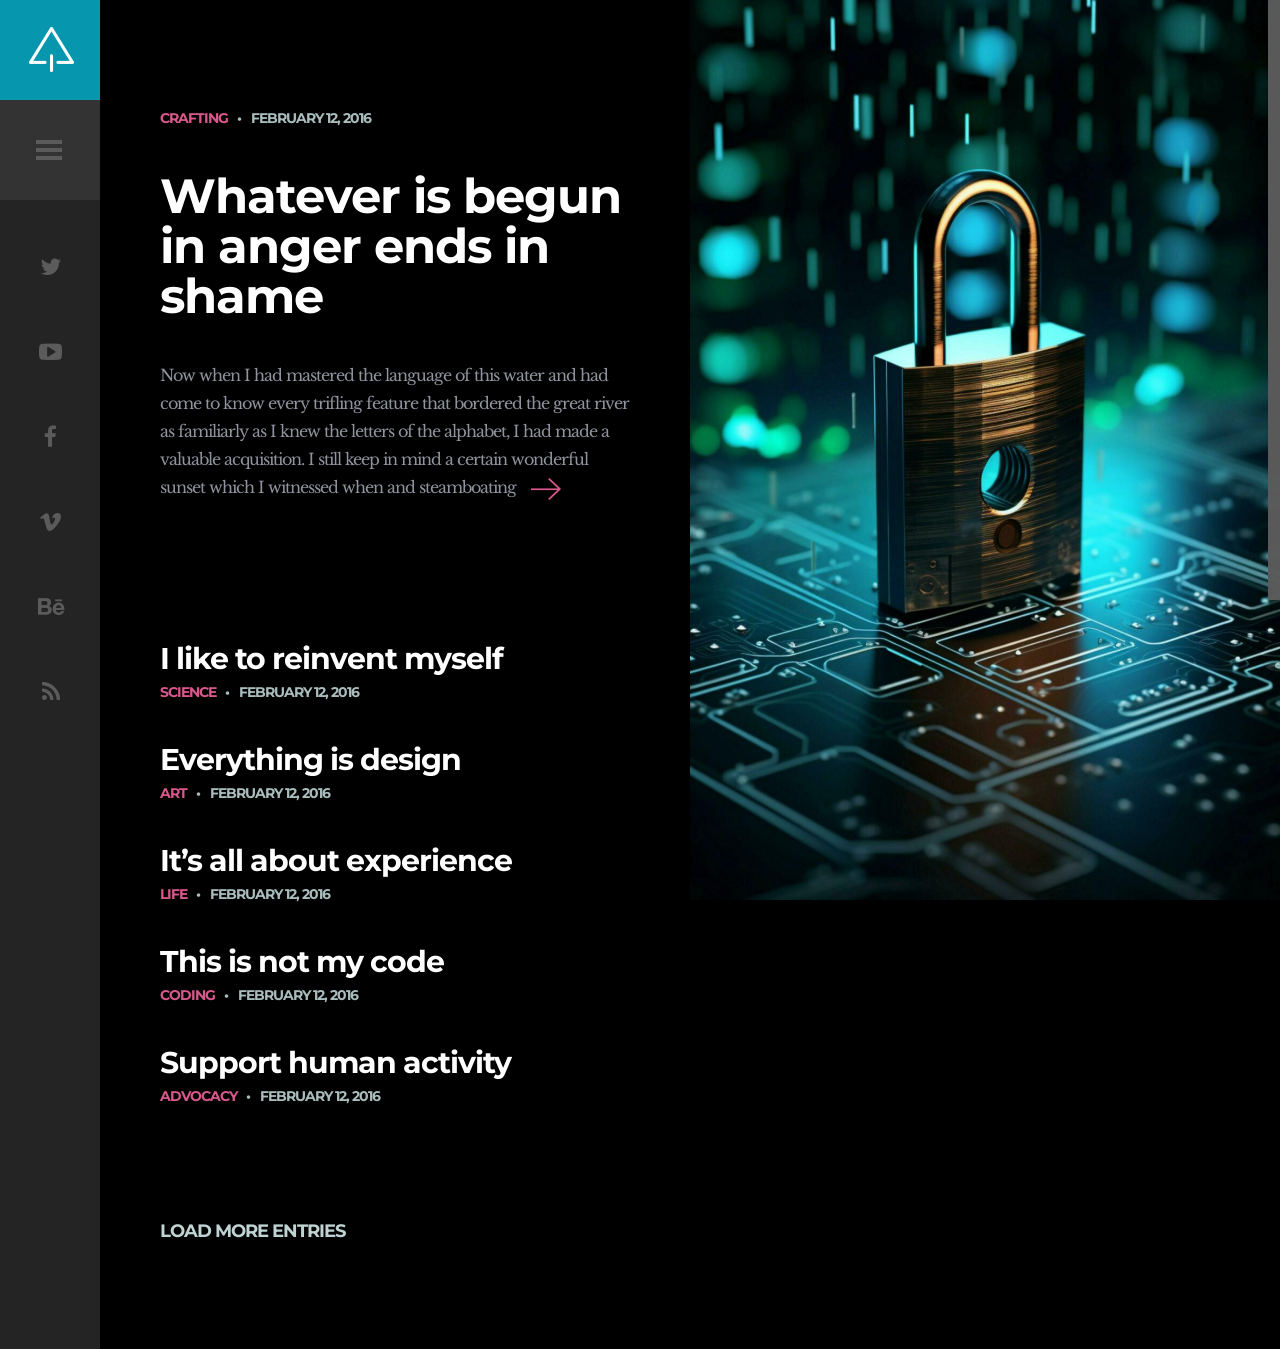
==== index.html @ 9e16797d "Update index.html" ====
<!DOCTYPE HTML>
<html lang="en-US">
    <head>
        <title>NothingButCyber</title>
        <meta http-equiv="Content-Type" content="text/html; charset=UTF-8">
        <meta name="description" content="Template by Colorlib" />
        <meta name="keywords" content="HTML, CSS, JavaScript, PHP" />
        <meta name="author" content="Colorlib" />
        <meta name="viewport" content="width=device-width, initial-scale=1, maximum-scale=1">

        <link rel="shortcut icon" href="images/favicon.png" />
        <link href='https://fonts.googleapis.com/css?family=Montserrat:400,700%7CLibre+Baskerville:400,400italic,700' rel='stylesheet' type='text/css'>
        <link rel="stylesheet" type="text/css"  href='css/clear.css' />
        <link rel="stylesheet" type="text/css"  href='css/common.css' />
        <link rel="stylesheet" type="text/css"  href='css/font-awesome.min.css' />
        <link rel="stylesheet" type="text/css"  href='css/carouFredSel.css' />
        <link rel="stylesheet" type="text/css"  href='css/sm-clean.css' />
        <link rel="stylesheet" type="text/css"  href='style.css' />

        <!--[if lt IE 9]>
                <script src="js/html5.js"></script>
        <![endif]-->

    </head>


    <body class="home blog">

        <!-- Preloader Gif -->
        <table class="doc-loader">
            <tbody>
                <tr>
                    <td>
                        <img src="images/ajax-document-loader.gif" alt="Loading...">
                    </td>
                </tr>
            </tbody>
        </table>

        <!-- Left Sidebar -->
        <div id="sidebar" class="sidebar">
            <div class="menu-left-part">
                <div class="search-holder">
                    <label>
                        <input type="search" class="search-field" placeholder="Type here to search..." value="" name="s" title="Search for:">
                    </label>
                </div>
                <div class="site-info-holder">
                    <h1 class="site-title">Suppablog</h1>
                    <p class="site-description">
                        Suppablog is simple and yet cool wordpress theme to lorem ipsum dolor sit.
                    </p>
                </div>
                <nav id="header-main-menu">
                    <ul class="main-menu sm sm-clean">
                        <li><a href="index.html" class="current">Home</a></li>
                        <li><a href="about.html">About</a></li>
                        <li><a href="scroll.html">Scroll</a></li>
                        <li><a href="contact.html">Contact</a></li>
                    </ul>
                </nav>
                <footer>
                    <div class="footer-info">
                        © 2018 SUPPABLOG HTML TEMPLATE. <br> CRAFTED WITH <i class="fa fa-heart"></i> BY <a href="https://colorlib.com">COLORLIB</a>.
                    </div>
                </footer>
            </div>
            <div class="menu-right-part">
                <div class="logo-holder">
                    <a href="index.html">
                        <img src="images/logo.png" alt="Suppablog WP">
                    </a>
                </div>
                <div class="toggle-holder">
                    <div id="toggle">
                        <div class="menu-line"></div>
                    </div>
                </div>
                <div class="social-holder">
                    <div class="social-list">
                        <a href="#"><i class="fa fa-twitter"></i></a>
                        <a href="#"><i class="fa fa-youtube-play"></i></a>
                        <a href="#"><i class="fa fa-facebook"></i></a>
                        <a href="#"><i class="fa fa-vimeo"></i></a>
                        <a href="#"><i class="fa fa-behance"></i></a>
                        <a href="#"><i class="fa fa-rss"></i></a>
                    </div>
                </div>
                <div class="fixed scroll-top"><i class="fa fa-caret-square-o-up" aria-hidden="true"></i></div>
            </div>
            <div class="clear"></div>
        </div>

        <!-- Home Content -->
        <div id="content" class="site-content">
            <div id="blog-wrapper">
                <div class="blog-holder center-relative">


                    <article id="post-1" class="blog-item-holder featured-post">
                        <div class="entry-content relative">
                            <div class="content-1170 center-relative">
                                <div class="cat-links">
                                    <ul>
                                        <li>
                                            <a href="#">Crafting</a>
                                        </li>
                                    </ul>
                                </div>
                                <div class="entry-date published">February 12, 2016</div>
                                <h2 class="entry-title">
                                    <a href="single.html">Whatever is begun in anger ends in shame</a>
                                </h2>
                                <div class="excerpt">
                                    Now when I had mastered the language of this water and had come to know every trifling feature that bordered the great river as familiarly as I knew the letters of the alphabet, I had made a valuable acquisition. I still keep in mind a certain wonderful sunset which I witnessed when and steamboating<a class="read-more" href="single.html"></a>
                                </div>
                                <div class="clear"></div>
                            </div>
                        </div>
                    </article>


                    <article id="post-2" class="blog-item-holder">
                        <div class="entry-content relative">
                            <div class="content-1170 center-relative">
                                <h2 class="entry-title">
                                    <a href="single.html">I like to reinvent myself</a>
                                </h2>
                                <div class="cat-links">
                                    <ul>
                                        <li>
                                            <a href="#">Science</a>
                                        </li>
                                    </ul>
                                </div>
                                <div class="entry-date published">February 12, 2016</div>
                                <div class="clear"></div>
                            </div>
                        </div>
                    </article>


                    <article id="post-3" class="blog-item-holder">
                        <div class="entry-content relative">
                            <div class="content-1170 center-relative">
                                <h2 class="entry-title">
                                    <a href="single.html">Everything is design</a>
                                </h2>
                                <div class="cat-links">
                                    <ul>
                                        <li>
                                            <a href="#">Art</a>
                                        </li>
                                    </ul>
                                </div>
                                <div class="entry-date published">February 12, 2016</div>
                                <div class="clear"></div>
                            </div>
                        </div>
                    </article>



                    <article id="post-4" class="blog-item-holder">
                        <div class="entry-content relative">
                            <div class="content-1170 center-relative">
                                <h2 class="entry-title">
                                    <a href="single.html">It’s all about experience</a>
                                </h2>
                                <div class="cat-links">
                                    <ul>
                                        <li>
                                            <a href="#">Life</a>
                                        </li>
                                    </ul>
                                </div>
                                <div class="entry-date published">February 12, 2016</div>
                                <div class="clear"></div>
                            </div>
                        </div>
                    </article>



                    <article id="post-5" class="blog-item-holder">
                        <div class="entry-content relative">
                            <div class="content-1170 center-relative">
                                <h2 class="entry-title">
                                    <a href="single.html">This is not my code</a>
                                </h2>
                                <div class="cat-links">
                                    <ul>
                                        <li>
                                            <a href="#">Coding</a>
                                        </li>
                                    </ul>
                                </div>
                                <div class="entry-date published">February 12, 2016</div>
                                <div class="clear"></div>
                            </div>
                        </div>
                    </article>



                    <article id="post-6" class="blog-item-holder">
                        <div class="entry-content relative">
                            <div class="content-1170 center-relative">
                                <h2 class="entry-title">
                                    <a href="single.html">Support human activity</a>
                                </h2>
                                <div class="cat-links">
                                    <ul>
                                        <li>
                                            <a href="#">Advocacy</a>
                                        </li>
                                    </ul>
                                </div>
                                <div class="entry-date published">February 12, 2016</div>
                                <div class="clear"></div>
                            </div>
                        </div>
                    </article>

                </div>
                <div class="clear"></div>
                <div class="block load-more-holder">LOAD MORE ENTRIES</div>
            </div>

            <div class="featured-image-holder">
                <div class="featured-post-image" style="background-image: url(demo-images/image1.jpg)"></div>

            </div>
            <div class="clear"></div>
        </div>



        <!--Load JavaScript-->
        <script type="text/javascript" src="js/jquery.js"></script>
        <script type='text/javascript' src='js/imagesloaded.pkgd.js'></script>
        <script type='text/javascript' src='js/jquery.nicescroll.min.js'></script>
        <script type='text/javascript' src='js/jquery.smartmenus.min.js'></script>
        <script type='text/javascript' src='js/jquery.carouFredSel-6.0.0-packed.js'></script>
        <script type='text/javascript' src='js/jquery.mousewheel.min.js'></script>
        <script type='text/javascript' src='js/jquery.touchSwipe.min.js'></script>
        <script type='text/javascript' src='js/jquery.easing.1.3.js'></script>
        <script type='text/javascript' src='js/main.js'></script>
    </body>
</html>
---- css/clear.css ----
html, body, div, span, object, iframe,
h1, h2, h3, h4, h5, h6, p, blockquote, pre,
abbr, address, cite, code,
del, dfn, em, img, ins, kbd, q, samp,
small, strong, sub, sup, var,
b, i, ol, ul, li,
fieldset, form, label, legend,
table, caption, tbody, tfoot, thead, tr, th, td,
article, aside, canvas, details, figcaption, figure, 
footer, header, hgroup, menu, nav, section, summary,
time, mark, audio, video {
    margin:0;
    padding:0;
    border:0;
    outline: none;
    font-size:100%;
    vertical-align:baseline;
    background:transparent;
}

body {
    line-height:1;
}

article,aside,details,figcaption,figure,
footer,header,hgroup,menu,nav,section { 
    display:block;
}

nav ul,ul,ol {
    list-style:none;
}

blockquote, q {
    quotes:none;
}

blockquote:before, blockquote:after,
q:before, q:after {
    content:'';
    content:none;
}

a {
    margin:0;
    padding:0;
    font-size:100%;
	outline: none;
    vertical-align:baseline;
    background:transparent;
}

ins {
    background-color:#ff9;
    color:#000;
    text-decoration:none;
}

mark {
    background-color:#ff9;
    color:#000; 
    font-style:italic;
    font-weight:bold;
}

del {
    text-decoration: line-through;
}

abbr[title], dfn[title] {
    border-bottom:1px dotted;
    cursor:help;
}

table {
    border-collapse:collapse;
    border-spacing:0;
}

hr {
    display:block;
    height:1px;
    border:0;   
    border-top:1px solid #cccccc;
    margin:1em 0;
    padding:0;
}

input, select {
    vertical-align:middle;
}

input:focus, textarea:focus
{
    outline: none;
}
---- css/common.css ----
.block
{
    display: block;
}
.hidden
{
    display: none;
}
.clear
{
    clear: both;
}
.left
{
    float: left;
}
.right
{
    float: right;
}
.line-height
{
    line-height: 0;
}
.clear-right
{
    clear: right;
}
.clear-left
{
    clear: left;
}
.center-relative
{
    margin-left: auto;
    margin-right: auto;
}
.center-absolute
{
    left: 50%;
}
.center-text
{
    text-align: center !important;
}
.text-left
{
    text-align: left;
}
.text-right
{
    text-align: right;
}
.absolute
{
    position: absolute;
}
.fixed
{
    position: fixed;
}
.relative
{
    position: relative;
}
.sticky
{
    height: auto;
}
.margin-0, .margin-0 img
{
    margin: 0 !important;
    line-height: 0;
}
.top-0
{
    margin-top: 0 !important;
}
.top-5
{
    margin-top: 5px !important;	
}
.top-10
{
    margin-top: 10px;	
}
.top-15
{
    margin-top: 15px;	
}
.top-20
{
    margin-top: 20px;
}
.top-25
{
    margin-top: 25px;	
}
.top-30
{
    margin-top: 30px;	
}
.top-50
{
    margin-top: 50px;	
}
.top-60
{
    margin-top: 60px;	
}
.top-70
{
    margin-top: 70px;	
}
.top-75
{
    margin-top: 75px;	
}
.top-80
{
    margin-top: 80px;
}
.top-100
{
    margin-top: 100px;	
}
.top-105
{
    margin-top: 105px;	
}
.top-120
{
    margin-top: 120px;
}
.top-150
{
    margin-top: 150px;	
}
.top-200
{
    margin-top: 200px;	
}
.top-negative-30
{
    margin-top: -30px;
}
.left-35
{
    margin-left:35px;
}
.right-35
{
    margin-right:35px;
}
.bottom-0
{
    margin-bottom: 0 !important;
}
.bottom-10
{
    margin-bottom: 10px !important;
}
.bottom-20
{
    margin-bottom: 20px !important;
}
.bottom-25
{
    margin-bottom: 25px !important;
}
.bottom-30
{
    margin-bottom: 30px !important;
}
.bottom-50
{
    margin-bottom: 50px !important;
}
.bottom-100
{
    margin-bottom: 100px !important;
}
.bottom-150
{
    margin-bottom: 150px !important;
}
.bottom-200
{
    margin-bottom: 200px !important;
}
.width-25
{
    width: 25%;
}
.width-50
{
    width: 50%;
}
.width-75
{
    width: 75%;
}
.width-85
{
    width: 85%;
}
.width-100
{
    width: 100%;
}
blockquote:before 
{
    content: '\201C';
    font-size: 180px;
    line-height: 0;
    font-family: 'Montserrat', sans-serif, Arial;
    vertical-align: -65px;
    color: #0697ae;
    text-align: center;
    display: block;
}
blockquote
{
    margin-top: 110px;
    margin-bottom: 60px;
    font-family: 'Montserrat', sans-serif, Arial;
    font-size: 22px;
    line-height: 35px;
    color: #b0c2c2;
}
blockquote.inline-blockquote
{
    width: 395px;
    float: left;
    margin-left: -170px;
    margin-right: 70px;
}
.wrap-blockquote
{
    display: inline;
}
address
{
    font-size: 32px;
    line-height: 50px;
    font-style: normal;
}
iframe
{
    width: 100%;
}
a.button
{
    display: inline-block;
    border: 3px solid;
    text-align: center;
    padding: 15px 40px;
    cursor: pointer;
    margin-bottom: 25px;
    vertical-align: middle;
    text-decoration: none;
}
a.button:active
{
    position: relative;
    top: 1px;	
}
h1,h2,h3,h4,h5,h6
{
    padding: 20px 0;
}
h1
{
    font-size: 38px;
    line-height: 38px;    
}
h2
{
    font-size: 34px;    
    line-height: 34px;    
}
h3
{
    font-size: 32px;  
    line-height: 32px;    
}
h4
{
    font-size: 30px;    
}
h5
{
    font-size: 28px;   
}
h6
{
    font-size: 26px;    
}
em
{
    font-style: italic;
}
ol
{
    list-style-type: decimal;
}
pre
{
    word-wrap: break-word;
}
.single-content table, .single-content th, .single-content td, .page-content table, .page-content th, .page-content td
{
    border:1px solid black;
    padding: 10px;
    vertical-align: middle;
}
sup
{
    vertical-align: super;
    font-size: smaller;
}
sub
{
    vertical-align: sub;
    font-size: smaller;
}
.single-content ol
{
    display: block;
    list-style-type: decimal;
    margin: 0 0 14px 17px;
}
.single-content ul
{
    display: block;
    list-style-type: disc;
    margin: 0 0 14px 17px;
}

/* COLUMNS */

.one,  .one_half,  .one_third,  .two_third,  .three_fourth, 
.one_fourth{
    margin-right: 100px;
    float: left;
    position: relative;
    margin-bottom: 30px;
}

.last{
    margin-right: 0 !important;
    clear: right;
}

.one{
    float: none;
    display: block;
    clear: both;
    margin-right: 0;
}

.one_half{
    width: 400px;    
}

.one_third{
    width: 233px;
}

.two_third{
    width: 566px;
}

.one_fourth{
    width: 150px;
}

.three_fourth{
    width: 650px;
}

.one img,  .one_half img,  .one_third img,  .two_third img, 
.three_fourth img,  .one_fourth img{
    max-width: 100%;
    height: auto;
    max-height: 100%;
    width: auto;	
}

.team-holder .one
{
    margin: 0;
}

.team-holder .one_half
{
    width: 50%;
    width: calc(100% / 2);   
    margin: 0;
}

.team-holder .one_third
{
    width: 33%;
    width: calc(100% / 3);
    margin: 0;
}

.team-holder .one_fourth
{
    width: 25%;
    width: calc(100% / 4);   
    margin: 0;    
}

/* MENU */

/* Mobile first layout SmartMenus Core CSS (it's not recommended editing these rules)
   You need this once per page no matter how many menu trees or different themes you use.
-------------------------------------------------------------------------------------------*/

.sm,.sm ul,.sm li{display:block;list-style:none;margin:0;padding:0;line-height:normal;direction:ltr;-webkit-tap-highlight-color:rgba(0,0,0,0);}
.sm-rtl,.sm-rtl ul,.sm-rtl li{direction:rtl;text-align:right;}
.sm>li>h1,.sm>li>h2,.sm>li>h3,.sm>li>h4,.sm>li>h5,.sm>li>h6{margin:0;padding:0;}
.sm ul{display:none;}
.sm li,.sm a{position:relative;}
.sm a{display:block;}
.sm a.disabled{cursor:not-allowed;}
.sm:after{content:"\00a0";display:block;height:0;font:0px/0 serif;clear:both;visibility:hidden;overflow:hidden;}
.sm,.sm *,.sm *:before,.sm *:after{-moz-box-sizing:border-box;-webkit-box-sizing:border-box;box-sizing:border-box;}




/* WP DEFAULT CLASSES */

.alignnone {
    margin: 5px 20px 20px 0;
}

.aligncenter,
div.aligncenter {
    display: block;
    margin: 5px auto 5px auto;
}

.alignright {
    float:right;
    margin: 5px 0 20px 20px;
}

.alignleft {
    float: left;
    margin: 5px 20px 20px 0;
}

.aligncenter {
    display: block;
    margin: 5px auto 5px auto;
}

a img.alignright {
    float: right;
    margin: 5px 0 20px 20px;
}

a img.alignnone {
    margin: 20px 0px;
}

a img.alignleft {
    float: left;
    margin: 5px 20px 20px 0;
}

a img.aligncenter {
    display: block;
    margin-left: auto;
    margin-right: auto
}

.wp-caption {
    max-width: 100%;
    text-align: center;
    font-family: 'Montserrat', sans-serif, Arial;
}

.wp-caption.alignnone {
    margin: 20px 0px;
}

.wp-caption.alignleft {
    margin: 5px 20px 20px 0;
    text-align: left;
}

.wp-caption.alignright {
    margin: 5px 0 20px 20px;
    text-align: right;
}

.wp-caption img {
    width: auto;
    height: auto;
    max-width: 100%;
    max-height: 100%;
}

.wp-caption p.wp-caption-text {
    font-size: 18px;
    margin-bottom: 50px;
    padding: 5px 50px;
    background-color: #8f939e;
    display: inline-block;
    color: #fff;
}
.gallery-caption
{
    font-size: 100%;
}
.bypostauthor
{
    font-size: 100%;
}
/* Text meant only for screen readers. */
.screen-reader-text {
    clip: rect(1px, 1px, 1px, 1px);
    position: absolute !important;
    height: 1px;
    width: 1px;
    overflow: hidden;
}

.screen-reader-text:focus {
    background-color: #f1f1f1;
    border-radius: 3px;
    box-shadow: 0 0 2px 2px rgba(0, 0, 0, 0.6);
    clip: auto !important;
    color: #21759b;
    display: block;
    font-size: 14px;
    font-size: 0.875rem;
    font-weight: bold;
    height: auto;
    left: 5px;
    line-height: normal;
    padding: 15px 23px 14px;
    text-decoration: none;
    top: 5px;
    width: auto;
    z-index: 100000; /* Above WP toolbar. */
}



.cbp-bislideshow {
    list-style: none;
    width: 100%;
    height: 100%;
    position: fixed;
    top: 0;
    left: 0;
    z-index: -1;
    padding: 0;
    margin: 0;
}

.cbp-bislideshow li {
    position: absolute;
    width: 100%;
    height: 100%;
    top: 0;
    left: 0;
    opacity: 0;
    -webkit-transition: opacity 1s;
    -moz-transition: opacity 1s;
    -ms-transition: opacity 1s;
    -o-transition: opacity 1s;
    transition: opacity 1s;
}


/* If background-size supported we'll add the images to the background of the li */

.backgroundsize .cbp-bislideshow li {
    -webkit-background-size: cover;
    -moz-background-size: cover;
    background-size: cover;
    background-position: center center;
}

/* ...and hide the images */
.backgroundsize .cbp-bislideshow li img {
    display: none;
}

.cbp-bislideshow li img {
    display: block;
    width: 100%;
}

.cbp-bicontrols {
    position: fixed;
    width: 300px;
    height: 100px;
    margin: -50px 0 0 -150px;
    bottom: 0;
    right: 0;
}

.cbp-bicontrols span {
    float: left;
    width: 100px;
    height: 100px;
    position: relative;
    cursor: pointer;
    display: inline-block;
    font: normal normal normal 14px/1 FontAwesome;
    font-size: inherit;
    text-rendering: auto;
    -webkit-font-smoothing: antialiased;
    -moz-osx-font-smoothing: grayscale;
}

.cbp-bicontrols span:before {
    position: absolute;
    width: 100%;
    height: 100%;
    top: 0;
    left: 0;
    text-align: center;    
    speak: none;
    font-style: normal;
    font-weight: normal;
    font-variant: normal;
    text-transform: none;
    line-height: 100px;
    font-size: 80px;
    color: #fff;
    -webkit-font-smoothing: antialiased;
    opacity: 0.7;
}

.cbp-bicontrols span:hover:before {
    opacity: 1;
}

.cbp-bicontrols span:active:before {
    top: 2px;
}

span.cbp-biplay:before {
    content: "\f01d";
}

span.cbp-bipause:before {
    content: "\f28c";
}

span.cbp-binext:before {
    content: "\f105";
}

span.cbp-biprev:before {
    content: "\f104";
}

.cbp-bicontrols span.cbp-binext {
    float: right;
}

/* Fallback */

.no-js.no-backgroundsize .cbp-bislideshow li:first-child {
    opacity: 1;
}

.no-js.backgroundsize .cbp-bislideshow li:first-child img {
    display: block;
}
---- css/carouFredSel.css ----
.list_carousel.responsive {	
	margin-left: 0;
	width: 91%;
}
.list_carousel ul {
	margin: 0;
	padding: 0;
	list-style: none;
	display: block;
}
.list_carousel li {
	text-align: center;		
	padding: 0;
	display: block;
	float: left;
	position: relative;
}	
.list_carousel li img{
	width: 100% !important;
	height: auto !important;
	max-width: none !important;
	max-height: none !important;
}
a.image_slider_prev{background-image: url(../images/navigation_arrows_left.png); width: 105px; height: 90px; z-index: 2;}
a.image_slider_prev:hover{background-position: 0 -90px;}
a.image_slider_next{background-image: url(../images/navigation_arrows_right.png); width: 105px; height: 90px; z-index: 2;}
a.image_slider_next:hover{background-position: 0 -90px;}
.carousel_pagination {margin-top: 50px; margin-bottom: 50px; margin-left: 160px;z-index: 1;position: relative;}
.carousel_pagination a {margin: 0 0 0 9px; float: left;}
.carousel_pagination a:first-child {margin: 0;}
.carousel_pagination a {width: 18px; height: 18px; border-radius: 90%; display: block; cursor: pointer; text-indent: -9999px;}
.caroufredsel_wrapper{z-index: 1 !important; margin-top: 0 !important; margin-left: 0 !important;}
---- css/sm-clean.css ----
.sm-clean {
    background: #eeeeee;
    -webkit-border-radius: 5px;
    -moz-border-radius: 5px;
    -ms-border-radius: 5px;
    -o-border-radius: 5px;
    border-radius: 5px;
}
.sm-clean a, .sm-clean a:hover, .sm-clean a:focus, .sm-clean a:active {
    padding: 13px 20px;
    /* make room for the toggle button (sub indicator) */
    padding-right: 58px;
    font-size: 18px;
    font-weight: normal;
    line-height: 24px;
    text-decoration: none;
}
.sm-clean a.current {
    color: #d23600;
}
.sm-clean a.disabled {
    color: #bbbbbb;
}
.sm-clean a span.sub-arrow {
    position: absolute;
    top: 50%;
    margin-top: -17px;
    left: auto;
    right: -45px;
    width: 34px;
    height: 34px;
    overflow: hidden;
    font: bold 16px/34px monospace !important;
    text-align: center;
    text-shadow: none;
    -webkit-border-radius: 5px;
    -moz-border-radius: 5px;
    -ms-border-radius: 5px;
    -o-border-radius: 5px;
    border-radius: 5px;
}
.sm-clean a.highlighted span.sub-arrow:before {
    display: block;
    content: '-';
}
.sm-clean > li:first-child > a, .sm-clean > li:first-child > :not(ul) a {
    -webkit-border-radius: 5px 5px 0 0;
    -moz-border-radius: 5px 5px 0 0;
    -ms-border-radius: 5px 5px 0 0;
    -o-border-radius: 5px 5px 0 0;
    border-radius: 5px 5px 0 0;
}
.sm-clean > li:last-child > a, .sm-clean > li:last-child > *:not(ul) a, .sm-clean > li:last-child > ul,
.sm-clean > li:last-child > ul > li:last-child > a, .sm-clean > li:last-child > ul > li:last-child > *:not(ul) a, .sm-clean > li:last-child > ul > li:last-child > ul,
.sm-clean > li:last-child > ul > li:last-child > ul > li:last-child > a, .sm-clean > li:last-child > ul > li:last-child > ul > li:last-child > *:not(ul) a, .sm-clean > li:last-child > ul > li:last-child > ul > li:last-child > ul,
.sm-clean > li:last-child > ul > li:last-child > ul > li:last-child > ul > li:last-child > a, .sm-clean > li:last-child > ul > li:last-child > ul > li:last-child > ul > li:last-child > *:not(ul) a, .sm-clean > li:last-child > ul > li:last-child > ul > li:last-child > ul > li:last-child > ul,
.sm-clean > li:last-child > ul > li:last-child > ul > li:last-child > ul > li:last-child > ul > li:last-child > a, .sm-clean > li:last-child > ul > li:last-child > ul > li:last-child > ul > li:last-child > ul > li:last-child > *:not(ul) a, .sm-clean > li:last-child > ul > li:last-child > ul > li:last-child > ul > li:last-child > ul > li:last-child > ul {
    -webkit-border-radius: 0 0 5px 5px;
    -moz-border-radius: 0 0 5px 5px;
    -ms-border-radius: 0 0 5px 5px;
    -o-border-radius: 0 0 5px 5px;
    border-radius: 0 0 5px 5px;
}
.sm-clean > li:last-child > a.highlighted, .sm-clean > li:last-child > *:not(ul) a.highlighted,
.sm-clean > li:last-child > ul > li:last-child > a.highlighted, .sm-clean > li:last-child > ul > li:last-child > *:not(ul) a.highlighted,
.sm-clean > li:last-child > ul > li:last-child > ul > li:last-child > a.highlighted, .sm-clean > li:last-child > ul > li:last-child > ul > li:last-child > *:not(ul) a.highlighted,
.sm-clean > li:last-child > ul > li:last-child > ul > li:last-child > ul > li:last-child > a.highlighted, .sm-clean > li:last-child > ul > li:last-child > ul > li:last-child > ul > li:last-child > *:not(ul) a.highlighted,
.sm-clean > li:last-child > ul > li:last-child > ul > li:last-child > ul > li:last-child > ul > li:last-child > a.highlighted, .sm-clean > li:last-child > ul > li:last-child > ul > li:last-child > ul > li:last-child > ul > li:last-child > *:not(ul) a.highlighted {
    -webkit-border-radius: 0;
    -moz-border-radius: 0;
    -ms-border-radius: 0;
    -o-border-radius: 0;
    border-radius: 0;
}
.sm-clean > li:first-child {
    border-top: 0;
}
.sm-clean ul {
    padding-left: 35px;
}
.sm-clean ul a, .sm-clean ul a:hover, .sm-clean ul a:focus, .sm-clean ul a:active {
    font-size: 16px;
}
.sm-clean ul ul ul a,
.sm-clean ul ul ul a:hover,
.sm-clean ul ul ul a:focus,
.sm-clean ul ul ul a:active {
    border-left: 24px solid transparent;
}
.sm-clean ul ul ul ul a,
.sm-clean ul ul ul ul a:hover,
.sm-clean ul ul ul ul a:focus,
.sm-clean ul ul ul ul a:active {
    border-left: 32px solid transparent;
}
.sm-clean ul ul ul ul ul a,
.sm-clean ul ul ul ul ul a:hover,
.sm-clean ul ul ul ul ul a:focus,
.sm-clean ul ul ul ul ul a:active {
    border-left: 40px solid transparent;
}

.main-menu ul 
{
    width: 12em; /* fixed width only please - you can use the "subMenusMinWidth"/"subMenusMaxWidth" script options to override this if you like */
}

.sm-clean a, .sm-clean a:hover, .sm-clean a:focus, .sm-clean a:active
{
    padding-right: 0;
    padding-left: 0;
}

a.has-submenu
{
    display: inline-block;
}
---- style.css ----
html
{
    overflow: hidden;
}

body
{
    font-family: 'Libre Baskerville',sans-serif, Arial;;
    font-size: 18px; 	
    line-height: 35px;
    font-weight: 400;	
    letter-spacing: -1px;
    color: #FFFFFF;
    background-color: #000;
}

.montserrat
{
    font-family: 'Montserrat', sans-serif, Arial;
}

body a
{
    text-decoration: none;
    color: #FFFFFF;    
    transition: color .2s linear, background-color .2s linear, border-color .2s linear;
}

body a:hover
{
    color: #0697AE;
}

input, textarea, select 
{
    -webkit-appearance: none;
}

::-moz-selection 
{ 
    background-color: #aabdbd; 
}
::selection 
{ 
    background-color: #aabdbd; 
}

.carousel_pagination a
{
    background-color: #C0D3D3;
}

.carousel_pagination a:hover
{
    background-color: #0697ae;
}

.carousel_pagination a.selected
{
    background-color: #0697ae;
}

.doc-loader 
{
    position: fixed;
    left: 0px;
    top: 0px;
    width: 100%;
    height: 100%;
    z-index: 99999;	
    background-color: white;
}

.doc-loader td 
{       
    text-align: center;
    vertical-align: middle;
}

.doc-loader img
{
    width: 150px;
    height: 150px;        
}

.nicescroll-rails
{
    z-index: 2 !important;
}

.nicescroll-rails-vr:hover
{
    cursor: pointer !important;
}

.nicescroll-rails-hr
{
    display: none !important;    
}

.content-660
{
    max-width: 660px;
}

.content-900
{
    max-width: 900px;
}

.content-1070
{
    max-width: 1070px;
}

.content-660 img, .content-1070 img, .content-900 img
{
    max-width: 100%;
    max-height: 100%;
    width: auto;
    height: auto;
}

.blur
{
    filter: blur(2px);
    -webkit-filter: blur(2px);
}

.scroll-top 
{   
    display: none;
    line-height: 0;
    z-index: 2;
    overflow: hidden;
    margin-left: 34px;
    bottom: 35px;
}

.scroll-top:hover
{
    cursor: pointer;
}

.scroll-top .fa
{
    font-size: 36px;
    width: 32px;
    color: #0697AE;
}

.scroll-top .fa:hover
{
    color: #47afbf;
}

.sidebar
{
    position: absolute;
    background-color: #2D2D2D;
    height: 100% !important;
    width: 420px;
    left: -320px;
    -webkit-transition: left 0.3s ease;
    -moz-transition: left 0.3s ease;
    -ms-transition: left 0.3s ease;
    -o-transition: left 0.3s ease;
    transition: left 0.3s ease;
    z-index: 3;
}

.sidebar.open
{
    left: 0;
}

.menu-left-part
{
    width: 320px;
    position: absolute;
    background: #333333;
    height: 100%;
    overflow-y: auto;
    overflow-x: hidden;
    z-index: 3; 
}

.search-field
{
    font-family: 'Montserrat', sans-serif, Arial;
    width: 100%;
    height: 100px;
    font-size: 18px;
    padding-left: 50px;
    background-color: #2D2D2D;
    color: #5B5B5B;
    border: none;
}

.search-field::-webkit-input-placeholder
{
    font-family: 'Montserrat', sans-serif, Arial;
    color: #5B5B5B;
}
.search-field::-moz-placeholder
{
    font-family: 'Montserrat', sans-serif, Arial;    
    color: #5B5B5B;
    opacity: 1;
}
.search-field:-ms-input-placeholder
{
    font-family: 'Montserrat', sans-serif, Arial;
    color: #5B5B5B;
    opacity: 1;
}
.search-field:-moz-placeholder
{
    font-family: 'Montserrat', sans-serif, Arial;
    color: #5B5B5B;
    opacity: 1;
}

.site-info-holder
{
    padding-left: 50px;
    padding-top: 15px;
}

.site-title
{
    font-family: 'Montserrat', sans-serif, Arial;
    color: #fff;
    font-size: 30px;
    line-height: 38px;
    font-weight: 700;
    padding: 20px 0;
}

.site-description
{
    font-family: 'Montserrat', sans-serif, Arial;
    color: #848484;
    font-size: 14px;
    line-height: 23px;
    max-width: 200px;
}

#header-main-menu
{
    font-family: 'Montserrat', sans-serif, Arial;
    padding-left: 50px;
    padding-top: 80px;    
}

.main-menu.sm-clean
{
    background-color: transparent;
    display: inline-block;
}

.sm-clean a
{
    color: #ffffff;
}

.sm-clean a.current, .sm-clean a:hover, .sm-clean a:focus, .sm-clean a:active, 
.sm-clean a.highlighted, .sm-clean ul a:hover, .sm-clean ul a:focus, 
.sm-clean ul a:active, .sm-clean ul a.highlighted
{
    color: #C0D3D3;
}

.sm-clean a span.sub-arrow
{
    color: #0697AE;
}

.main-menu.sm-clean .sub-menu li a
{
    color: #848484;
    text-transform: uppercase;
    font-size: 14px;
}

.menu-right-part
{
    float: right;
    width: 100px; 
    min-height: 100%;
    background-color: #242424;
}

.logo-holder
{
    line-height: 0;
    font-size: 0;
}

.logo-holder img
{
    max-width: 100%;
    max-height: 100%;
    width: 100%;
    height: auto;
}

#toggle
{
    height: 60px;
    padding: 20px 0;
    position: relative;
    background-color: #333333;
}

#toggle:hover
{
    cursor: pointer;
}

#toggle:before, #toggle:after
{
    content: '';
    height: 4px;
    width: 26px;    
    background: #5B5B5B;
    left: 36px;
    position: absolute;
    -webkit-transform-origin: 50% 50%;
    transform-origin: 50% 50%;
    -webkit-transition: -webkit-transform 0.25s;
    transition: transform 0.25s;
    top: 48px;
}

#toggle:before
{
    -webkit-transform: translate3d(0, -8px, 0);
    transform: translate3d(0, -8px, 0);
}

#toggle.on:before
{
    -webkit-transform: rotate3d(0, 0, 1, 45deg);
    transform: rotate3d(0, 0, 1, 45deg);
}

#toggle.on:after
{
    -webkit-transform: rotate3d(0, 0, 1, -45deg);
    transform: rotate3d(0, 0, 1, -45deg);
}

#toggle:after
{
    -webkit-transform: translate3d(0, 8px, 0);
    transform: translate3d(0, 8px, 0);
}

#toggle .menu-line
{
    width: 26px;
    height: 4px;
    background: #5B5B5B;
    left: 36px;
    position: absolute;
    -webkit-transition: opacity 0.25s;
    -moz-transition: opacity 0.25s;
    -ms-transition: opacity 0.25s;
    -o-transition: opacity 0.25s;
    transition: opacity 0.25s;
    top: 48px;
}

#toggle.on .menu-line
{
    opacity: 0;
}

.social-list
{
    text-align: center;
    color: #5B5B5B;
    font-size: 30px;
}

.social-list a
{
    padding-top: 80px;
    display: block;
    color: #5b5b5b;
}

.social-list a:hover
{
    color: #797979;
}

.site-content
{
    width: calc(100% - 100px);
    margin-left: 100px;
    padding-bottom: 100px;
    position: relative;
    -webkit-transition: margin 0.3s ease;
    -moz-transition: margin 0.3s ease;
    -ms-transition: margin 0.3s ease;
    -o-transition: margin 0.3s ease;
    transition: margin 0.3s ease;
}

body.page-scroll .site-content
{
    padding-bottom: 0;
}

body.open .site-content
{
    margin-left: 420px;
}


/* BLOG */

#blog-wrapper
{
    width: 50%;
    margin-left: 0;
    float: left;
}

.blog-holder
{
    padding-top: 100px;
    max-width: 470px;
    padding-bottom: 85px;
}

.blog-item-holder
{
    transition: .2s filter ease-in-out;
    -webkit-transition: .2s -webkit-filter ease-in-out;    
}

.featured-post
{
    padding-bottom: 105px;
}

.blog-item-holder.featured-post .entry-content .entry-title
{
    font-size: 48px;
    line-height: 50px;  
    padding-bottom: 40px;
}

.blog-item-holder .entry-content .entry-title a
{
    color: #FFFFFF;
}

.blog-item-holder .entry-content .entry-title a:hover
{
    color: #0697ae;
}

.blog-item-holder .entry-content .entry-title
{
    font-family: 'Montserrat', sans-serif, Arial;
    font-size: 30px;
    line-height: 30px;
    padding-top: 35px;
    padding-bottom: 0;
}

.excerpt
{
    font-size: 16px;
    line-height: 28px;
    color: #5d5d5d;
}

.read-more
{
    background-image: url('images/arrow.png');
    width: 30px;
    height: 30px;
    background-size: 30px;
    background-repeat: no-repeat;
    display: inline-block;
    vertical-align: -11px;
    margin-left: 15px;
}

.load-more-holder
{
    font-family: 'Montserrat', sans-serif, Arial;
    font-size: 18px;    
    font-weight: 700;
    color: #c0d3d3;
    display: block;
    max-width: 470px;
    margin-left: auto;
    margin-right: auto;
}

.more-posts
{ 
    display: block;
}

.more-posts
{
    color: #C0D3D3;
}

.more-posts:hover
{
    cursor: pointer;
    color: #aabdbd;
}

.featured-image-holder
{
    width: 50%;
    float: right;
}

.featured-post-image
{
    position: fixed;
    height: 100%;
    width: 50%;
    width: calc(50% - 50px);
    background-size: cover;
    background-position: center center;
}

.cat-links
{
    font-family: 'Montserrat', sans-serif, Arial;
    display: inline-block;    
    font-size: 16px;
    text-transform: uppercase;
    font-weight: 700;
}

.cat-links ul li 
{
    display: inline-block;
    margin-right: 5px;    
}

.cat-links ul li a
{
    color: #D8588C;
    font-size: 14px;    
}

.cat-links ul li:after 
{
    content: ",";
}

.cat-links ul li:last-child:after 
{
    display: none;
}

.published
{
    font-family: 'Montserrat', sans-serif, Arial;
    display: inline-block;
    font-size: 14px;
    text-transform: uppercase;
    font-weight: 700;
    color: #aabdbd;
}

.published:before
{
    content: "\2022";
    font-size: 14px;
    display: inline-block;
    margin-right: 10px;
}

.blog .excerpt
{
    font-size: 16px;
    line-height: 28px;
    color: #8f939e;
}

/* END BLOG */



/* FEATURED POSTS SCROLL PAGE */


.page-scroll .cbp-bislideshow li img
{
    display: none;
}

.page-scroll .nicescroll-rails-hr
{
    display: block !important;    
}

.full-screen-scroll .cbp-bislideshow
{
    width: 100%;
    width: calc(100% - 100px);
    left: 100px;    
    -webkit-transition: left 0.3s ease;
    -moz-transition: left 0.3s ease;
    -ms-transition: left 0.3s ease;
    -o-transition: left 0.3s ease;
    transition: left 0.3s ease;
}

.open .full-screen-scroll .cbp-bislideshow
{
    left: 420px;
}

#cbp-bislideshow.scroll
{
    overflow: auto;
}

.cbp-bislideshow.scroll li
{
    opacity: 1 !important;
    width: 45%;
    box-sizing: border-box;
    -moz-box-sizing: border-box;
    -webkit-box-sizing: border-box;
    background-size: cover;
}

.cbp-bislideshow.scroll li:last-child
{
    border: 0; 
}

.cbp-bislideshow.scroll li ul li
{
    position: relative;
    border: 0;
}

.full-screen-scroll article
{
    position: absolute;
    top: 0;
    left: 0;
    height: 100%;
    background: #fff;
    padding: 50px;
    max-width: 600px;
    z-index: 1;
}

.full-screen-scroll article
{
    padding: 0;
    width: 100%;
    max-width: 100%;
    opacity: 0;  
    -webkit-transition: opacity 0.3s ease;
    -moz-transition: opacity 0.3s ease;
    -ms-transition: opacity 0.3s ease;
    -o-transition: opacity 0.3s ease;
    transition: opacity 0.3s ease;
}

.cbp-bislideshow.scroll li:hover article
{
    opacity: 1;
}

.full-screen-scroll article .entry-title, .full-screen-scroll article .excerpt, .full-screen-scroll .info-holder
{
    max-width: 540px;
    margin-left: auto;
    margin-right: auto;
    padding-left: 10%;
    padding-right: 10%;
}

.full-screen-scroll .info-holder
{
    margin-bottom: 50px;
}

.full-screen-scroll h2.entry-title 
{
    font-family: 'Montserrat', sans-serif, Arial;
    font-size: 50px;
    line-height: 54px;
    margin-top: 150px;    
}

.full-screen-scroll h2.entry-title 
{
    margin-top: 160px;
}


/* END FEATURED POST SCROLL */



/* SINGLE POST */

.single-post article
{
    margin: 0 auto;
    text-align: justify;  
}

.single-post h1.entry-title
{
    font-family: 'Montserrat', sans-serif, Arial;
    margin-bottom: 30px;
    -ms-word-wrap: break-word;
    word-wrap: break-word;
    font-size: 48px;
    line-height: 50px;
    padding-top: 120px;
    text-align: left;
    width: 660px;
    max-width: 90%;
    margin-left: auto;
    margin-right: auto;
}

.post-info
{
    font-family: 'Montserrat', sans-serif, Arial;
    padding-bottom: 70px;    
}
/* END SINGLE POST */


/* DEFAULT PAGE */

.page .page-header-image
{
    line-height: 0;
}

.page .page-header-image img
{
    width: 100%;
    max-width: 100%;
    max-height: 100%;
    height: auto;
}

.page-template-default article
{
    padding-top: 110px;
}

.page h1.entry-title
{    
    font-family: 'Montserrat', sans-serif, Arial;    
    font-size: 22px;
    line-height: 35px;
}

/* END DEFAULT PAGE */


/* ABOUT PAGE */

.team-holder .member
{
    line-height: 0;
    font-size: 0;
}

.team-holder .member img
{
    width: 100%;
}

.team-holder .member-info 
{
    text-align: center;
    background-color: #F1F1F1;
    color: #0697AE;
}

.team-holder .member-name
{
    font-family: 'Montserrat', sans-serif, Arial;
    font-size: 20px;
    line-height: 28px;
    padding: 40px 60px 0px 60px;    
}

.team-holder .member-position
{
    font-family: 'Montserrat', sans-serif, Arial;
    font-size: 14px;
    line-height: 22px;
    padding: 10px 60px 0px 60px;
}

.team-holder .member-content
{
    font-size: 16px;
    line-height: 27px;
    color: #404040;
    padding: 40px 60px 40px 60px;
}

.team-holder .member.one img 
{
    width: 50%;
    display: inline-block;
}

.team-holder .member.one .member-info 
{
    display: inline-block;
    width: 50%;
    position: absolute;
    height: 100%;
    text-align: left;
}

/* END ABOUT PAGE */


/* CONTACT */

.page-header-map #map
{
    height: 450px;
}

.contact-form
{
    max-width: 100%;
    margin: 0 auto;
}

.contact-form input[type=text], .contact-form input[type=email], .contact-form textarea
{
    border: 0;
    border-bottom: 2px solid;
    padding-top: 13px;
    padding-bottom: 13px;
    margin: 30px 0;
    height: 28px;
    font-size: 16px;
    font-family: 'Montserrat', sans-serif, Arial;
    width: 100%;
    line-height: 25px;
}

.contact-form input[name="your-name"]
{
    margin-top: 0;
    padding-top: 0;
}

.contact-form textarea
{
    height: 150px;
}

.contact-form input[type=submit]
{	
    display: inline-block;
    border: 2px solid;
    text-align: center;
    padding: 30px 0px;
    cursor: pointer;
    margin-bottom: 25px;
    vertical-align: middle;
    text-decoration: none;
    background: transparent;
    font-family: 'Montserrat', sans-serif, Arial;
    font-weight: 700;
    width: 100%;
    font-size: 20px;
    transition: color .2s linear, background-color .2s linear, border-color .2s linear;
}
.contact-form input[type=submit]:hover
{
    color: #0697ae;
}

.contact-form input[type=text]::-webkit-input-placeholder, .contact-form input[type=email]::-webkit-input-placeholder, .contact-form textarea::-webkit-input-placeholder
{
    font-family: 'Montserrat', sans-serif, Arial;
    color: #404040;
    font-weight: 700;
    font-size: 20px;
    line-height: 25px;
    text-transform: uppercase;
}
.contact-form input[type=text]::-moz-placeholder, .contact-form input[type=email]::-moz-placeholder, .contact-form textarea::-moz-placeholder
{
    font-family: 'Montserrat', sans-serif, Arial;
    color: #404040;
    font-weight: 700;
    font-size: 20px;
    line-height: 25px;
    opacity: 1;
    text-transform: uppercase;
}
.contact-form input[type=text]:-ms-input-placeholder, .contact-form input[type=email]:-ms-input-placeholder, .contact-form textarea:-ms-input-placeholder
{
    font-family: 'Montserrat', sans-serif, Arial;
    color: #404040;
    font-weight: 700;
    font-size: 20px;
    line-height: 25px;
    text-transform: uppercase;
}
.contact-form input[type=text]:-moz-placeholder, .contact-form input[type=email]:-moz-placeholder, .contact-form textarea:-moz-placeholder
{
    font-family: 'Montserrat', sans-serif, Arial;
    color: #404040;
    font-weight: 700;
    font-size: 20px;
    line-height: 25px;
    opacity: 1;
    text-transform: uppercase;
}

/* END CONTACT */


/* FOOTER */

.footer-info
{
    font-family: 'Montserrat', sans-serif, Arial;
    padding-top: 150px;    
    padding-left: 50px;
    padding-right: 30px;
    padding-bottom: 60px;
    color: #848484;
    font-size: 10px;
    line-height: 16px;
    letter-spacing: 0;
}

.footer-info a
{
    color: #848484;
}

.footer-info .fa-heart
{
    color: #d8588c;
    padding-left: 3px;
    padding-right: 2px;   
    -webkit-animation: pulse 1s linear infinite;
    -moz-animation: pulse 1s linear infinite;
    -ms-animation: pulse 1s linear infinite;
    animation: pulse 1s infinite;
}

@keyframes "pulse" {
    0% { transform: scale(1.1); }
70% { transform: scale(0.8,0.8); }
80% { transform: scale(0.9,0.9); }
100% { transform: scale(1.1);  }
}

@-moz-keyframes pulse {
    0% { transform: scale(1.1); }
70% { transform: scale(0.8,0.8); }
80% { transform: scale(0.9,0.9); }
100% { transform: scale(1.1);  }
}

@-webkit-keyframes "pulse" {
    0% { transform: scale(1.1); }
70% { transform: scale(0.8,0.8); }
80% { transform: scale(0.9,0.9); }
100% { transform: scale(1.1);  }
}

@-ms-keyframes "pulse" {
    0% { transform: scale(1.1); }
70% { transform: scale(0.8,0.8); }
80% { transform: scale(0.9,0.9); }
100% { transform: scale(1.1);  }
}

/* END FOOTER */

/* RESPONSIVE PART */

@media screen and (max-width: 1650px) {

    .content-1070
    {
        width: 1070px;
        max-width: 90%;
    }

    .blog-holder 
    {
        padding-top: 100px;
        padding-bottom: 100px;
        padding-left: 10%;
        padding-right: 10%;
    }

    .cbp-bislideshow.scroll li
    {
        width: 55%;
    } 

    .page-template-default article
    {
        padding-top: 70px;
    }

}

@media screen and (max-height: 900px)
{
    .social-list
    {
        font-size: 23px;        
    }

    .social-list a 
    {
        padding-top: 50px;
    }
}

@media screen and (max-height: 700px)
{
    .social-list
    {
        font-size: 23px;        
    }

    .social-list a 
    {
        padding-top: 33px;
    }
}


@media screen and (max-width: 1340px) {    

    blockquote.inline-blockquote 
    {
        display: block !important;
        float: none;
        margin-left: 0;
        margin-right: 0;
        width: 100%;
    }

}

@media screen and (max-width: 1220px) {    

    .one_half
    {
        width: 48%;
    }

    .one_third
    {
        width: 30.6%;
    }

    .two_third
    {
        width: 65.1332%;
    }

    .one_fourth
    {
        width: 21.8%;
    }

    .three_fourth
    {
        width: 73.8%;
    }

    .one,  .one_half,  .one_third,  .two_third,  .three_fourth, .one_fourth
    {
        margin-right: 4%;
    }

    .header-holder 
    {
        padding-top: 85px;
    }

    .header-logo
    {
        float: none;
        display: block;    
        text-align: center;
        margin-bottom: 60px;
    }

    .header-menu
    {
        float: none;
    }

    .main-menu ul 
    {
        width: 12em;
    }

    .sm-clean a, .sm-clean a:hover, .sm-clean a:focus, .sm-clean a:active
    {
        padding-right: 0;
        padding-left: 0;
    }    

    #blog-wrapper
    {
        margin-top: 300px;
    }

    .featured-post-image
    {
        top: 0;
        left: 0;
        height: 300px;
        width: 100%;       
        position: absolute;
    }  

    #blog-wrapper 
    {
        width: 100%;
    }

    .blog-holder 
    {
        padding-top: 50px;
    }

    .blog-holder, .load-more-holder
    {
        padding-left: 10%;
        padding-right: 10%;
    }

    .featured-post 
    {
        padding-bottom: 15px;
    }

    .team-holder .member.one .member-info 
    {
        position: relative;
        vertical-align: top;
    }

}

@media screen and (max-width: 1020px) {    

    .one_half, .one_third, .one_fourth, .two_third, .three_fourth
    {
        width: 100%;
        float: none;
        margin-right: 0;
        margin-left: 0;        
    }

    .content-660
    {
        width: 660px;
        max-width: 90%;
    }

    .single-post article
    {
        padding: 0;
    }

    .single-post h1.entry-title
    {
        padding-top: 50px;
    }   

    .full-screen-scroll .cbp-bislideshow
    {
        position: relative;
        width: 100%;
        left: 0;
        z-index: 1;
    }

    .open .full-screen-scroll .cbp-bislideshow
    {
        left: 0;
    }

    .page-scroll .nicescroll-rails-hr
    {
        display: none !important;
    }

    .cbp-bislideshow.scroll li
    { 
        position: relative;
        width: 100%;
        height: auto;
        left: 0 !important;
        border-right: 0;
        border-bottom: 10px solid #2d2d2d;
    }

    .full-screen-scroll article
    {
        opacity: 0.9 !important;
        position: relative;
        padding: 50px 0px;
    }

    .full-screen-scroll h2.entry-title 
    {
        margin-top: 0;    
        font-size: 33px;
        line-height: 40px;
    }

    .team-holder .member.one img
    {
        display: block;
        margin: 0 auto;
        width: 400px;
        max-width: 90%;
    }

    .team-holder .member.one .member-info
    {
        display: block;
        width: 400px;
        max-width: 90%;
        margin: 0 auto;
        text-align: center;
        position: relative;
    }

    div.contact-form
    {
        margin-top: 100px;
    }   

    .page-header-map #map
    {
        height: 250px;
    }

    .page-template-default article 
    {
        padding-top: 50px;
    }

    .blog-holder 
    {
        padding-top: 50px;
    }

    .blog-item-holder.featured-post .entry-content .entry-title 
    {
        padding-top: 0;
    }

}

@media screen and (max-width: 500px) {   

    .blog-item-holder.featured-post .entry-content .entry-title 
    {
        font-size: 40px;
        line-height: 43px;
    }

    .sidebar
    {
        width: 360px;
    }

    .menu-right-part
    {
        width: 40px;
    }

    #toggle
    {
        padding: 0;
        height: 40px;
    }       

    #toggle .menu-line, #toggle:before, #toggle:after
    {
        width: 20px;
        left: 10px;
        top: 19px;
        height: 2px;
    }

    #toggle:before 
    {
        -webkit-transform: translate3d(0, -7px, 0);
        transform: translate3d(0, -7px, 0);
    }

    #toggle:after 
    {
        -webkit-transform: translate3d(0, 7px, 0);
        transform: translate3d(0, 7px, 0);
    }

    .social-list
    {
        font-size: 15px;
    }

    .social-list a 
    {
        padding-top: 10px;
    }

    .sidebar.open
    {
        width: 100%;
    }

    .open .menu-left-part
    {
        width: calc(100% - 100px);
    }

    .site-content 
    {
        width: calc(100% - 40px);
        margin-left: 40px;
    }

    body.open .site-content
    {
        z-index: -1;        
        margin-left: 40px;
    }

    .search-field
    {
        height: 40px;
        font-size: 14px;
    }

    .cat-links 
    {
        display: block;
        line-height: 22px;
        margin-top: 10px;
    }

    .cat-links:first-child 
    {
        margin-top: 0;
    }

    .published 
    {
        display: block;
        line-height: 22px;
    }

    .published:before
    {
        display: none;
    }

    .cat-links ul li:after
    {
        display: none;
    }

    .team-holder .member-content
    {
        padding-left: 5%;
        padding-right: 5%;
    }

    .scroll-top
    {
        margin-left: 4px;
    }

}
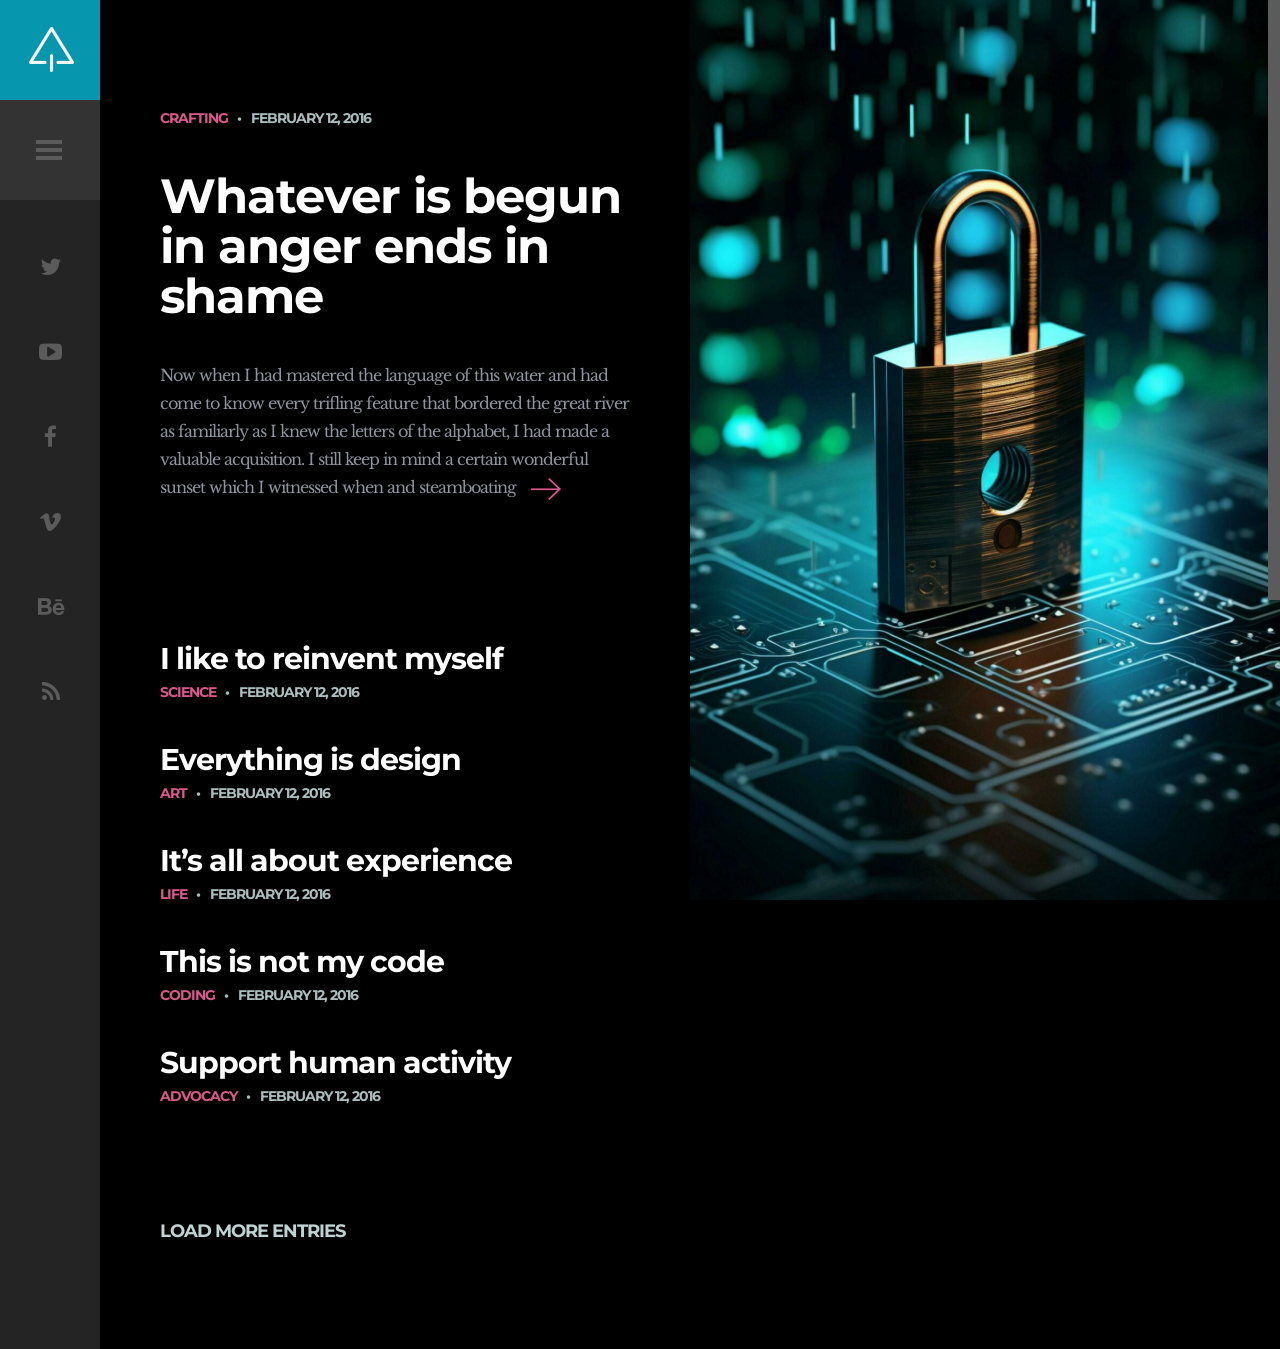
==== commit 84659913: "Update index.html" ====
--- a/index.html
+++ b/index.html
@@ -8,7 +8,7 @@
         <meta name="author" content="Colorlib" />
         <meta name="viewport" content="width=device-width, initial-scale=1, maximum-scale=1">
 
-        <link rel="shortcut icon" href="images/favicon.png" />
+        <link rel="shortcut icon" href="images/612a32707c7c75000443b278.png" />
         <link href='https://fonts.googleapis.com/css?family=Montserrat:400,700%7CLibre+Baskerville:400,400italic,700' rel='stylesheet' type='text/css'>
         <link rel="stylesheet" type="text/css"  href='css/clear.css' />
         <link rel="stylesheet" type="text/css"  href='css/common.css' />
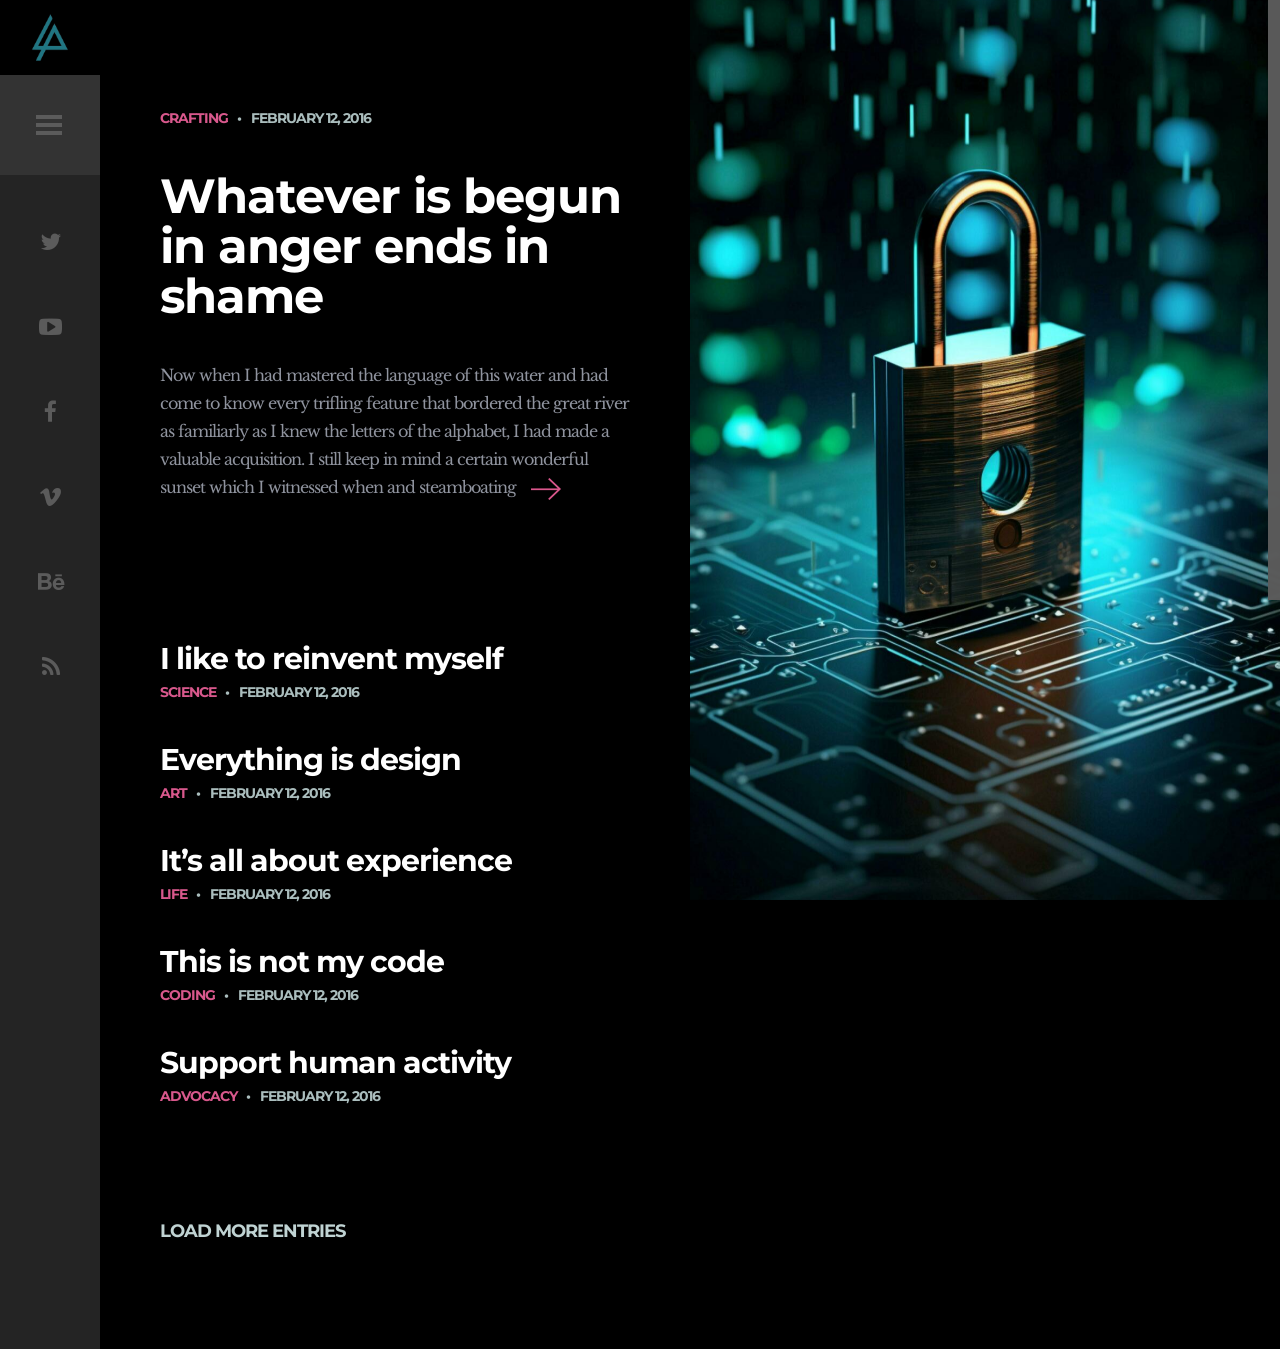
==== commit 4004819e: "Update index.html" ====
--- a/index.html
+++ b/index.html
@@ -68,7 +68,7 @@
             <div class="menu-right-part">
                 <div class="logo-holder">
                     <a href="index.html">
-                        <img src="images/logo.png" alt="Suppablog WP">
+                        <img src="images/image-removebg-preview.jpg" alt="Suppablog WP">
                     </a>
                 </div>
                 <div class="toggle-holder">
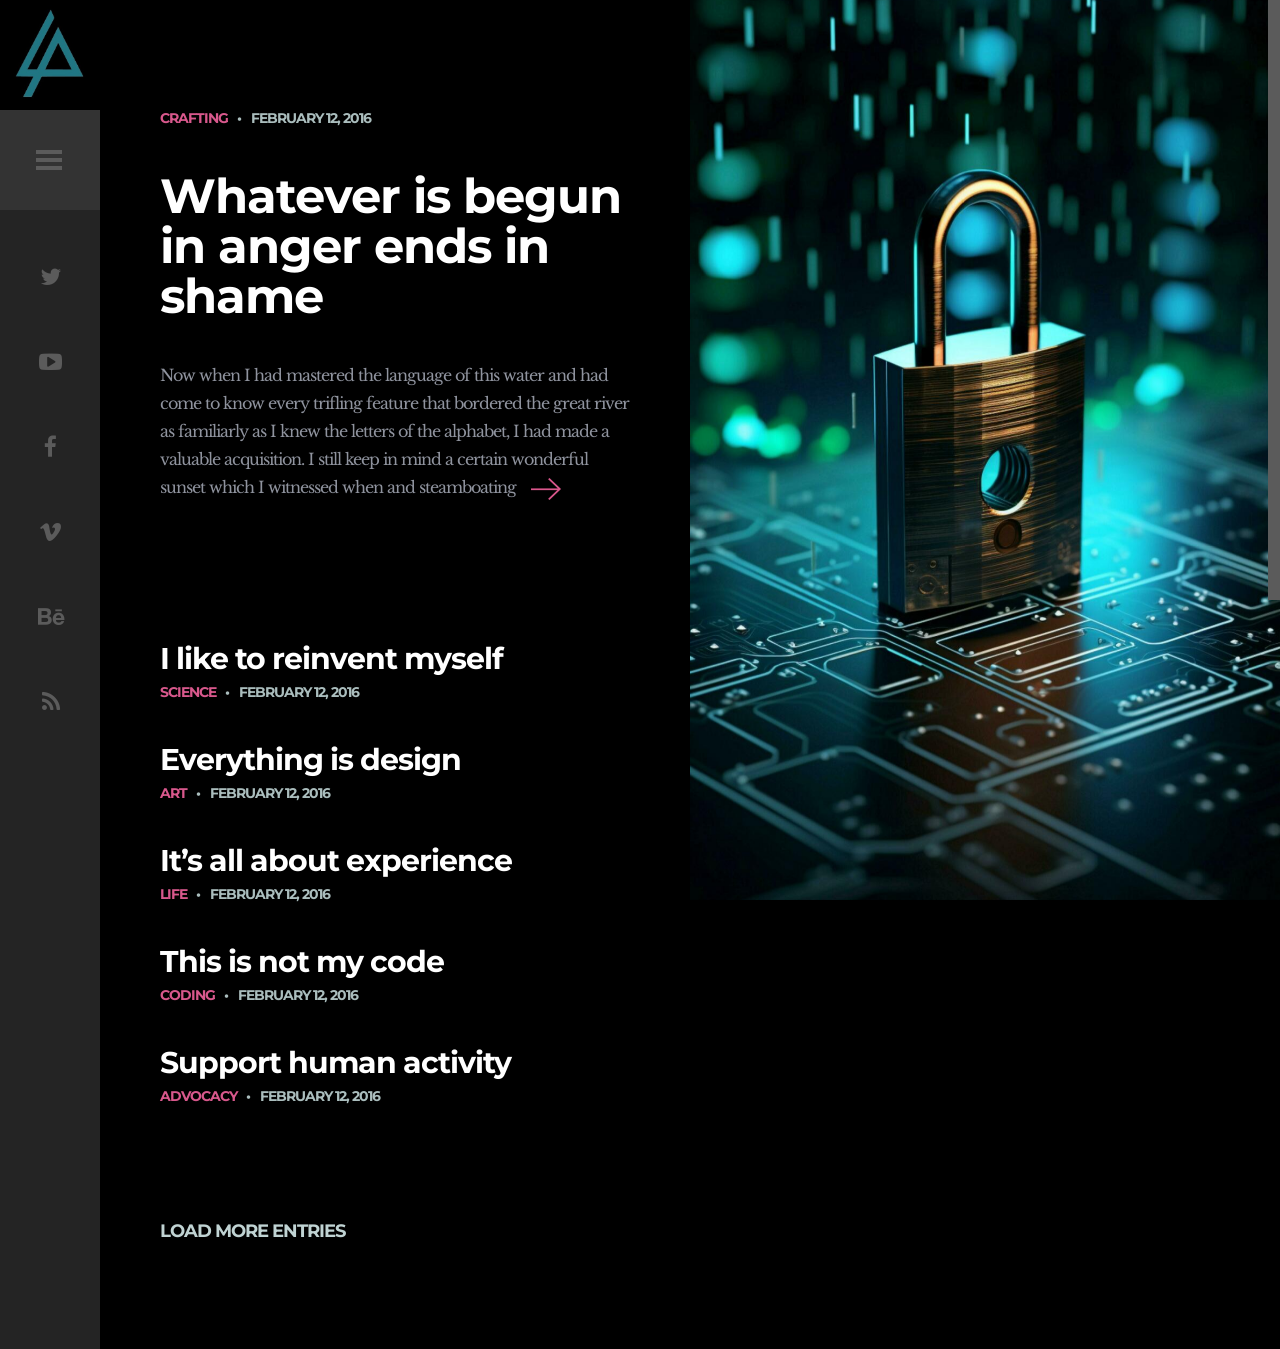
==== commit 60c3fb94: "Update index.html" ====
--- a/index.html
+++ b/index.html
@@ -68,7 +68,7 @@
             <div class="menu-right-part">
                 <div class="logo-holder">
                     <a href="index.html">
-                        <img src="images/image-removebg-preview.jpg" alt="Suppablog WP">
+                        <img src="images/image-removebg-preview (1).jpg" alt="Suppablog WP">
                     </a>
                 </div>
                 <div class="toggle-holder">
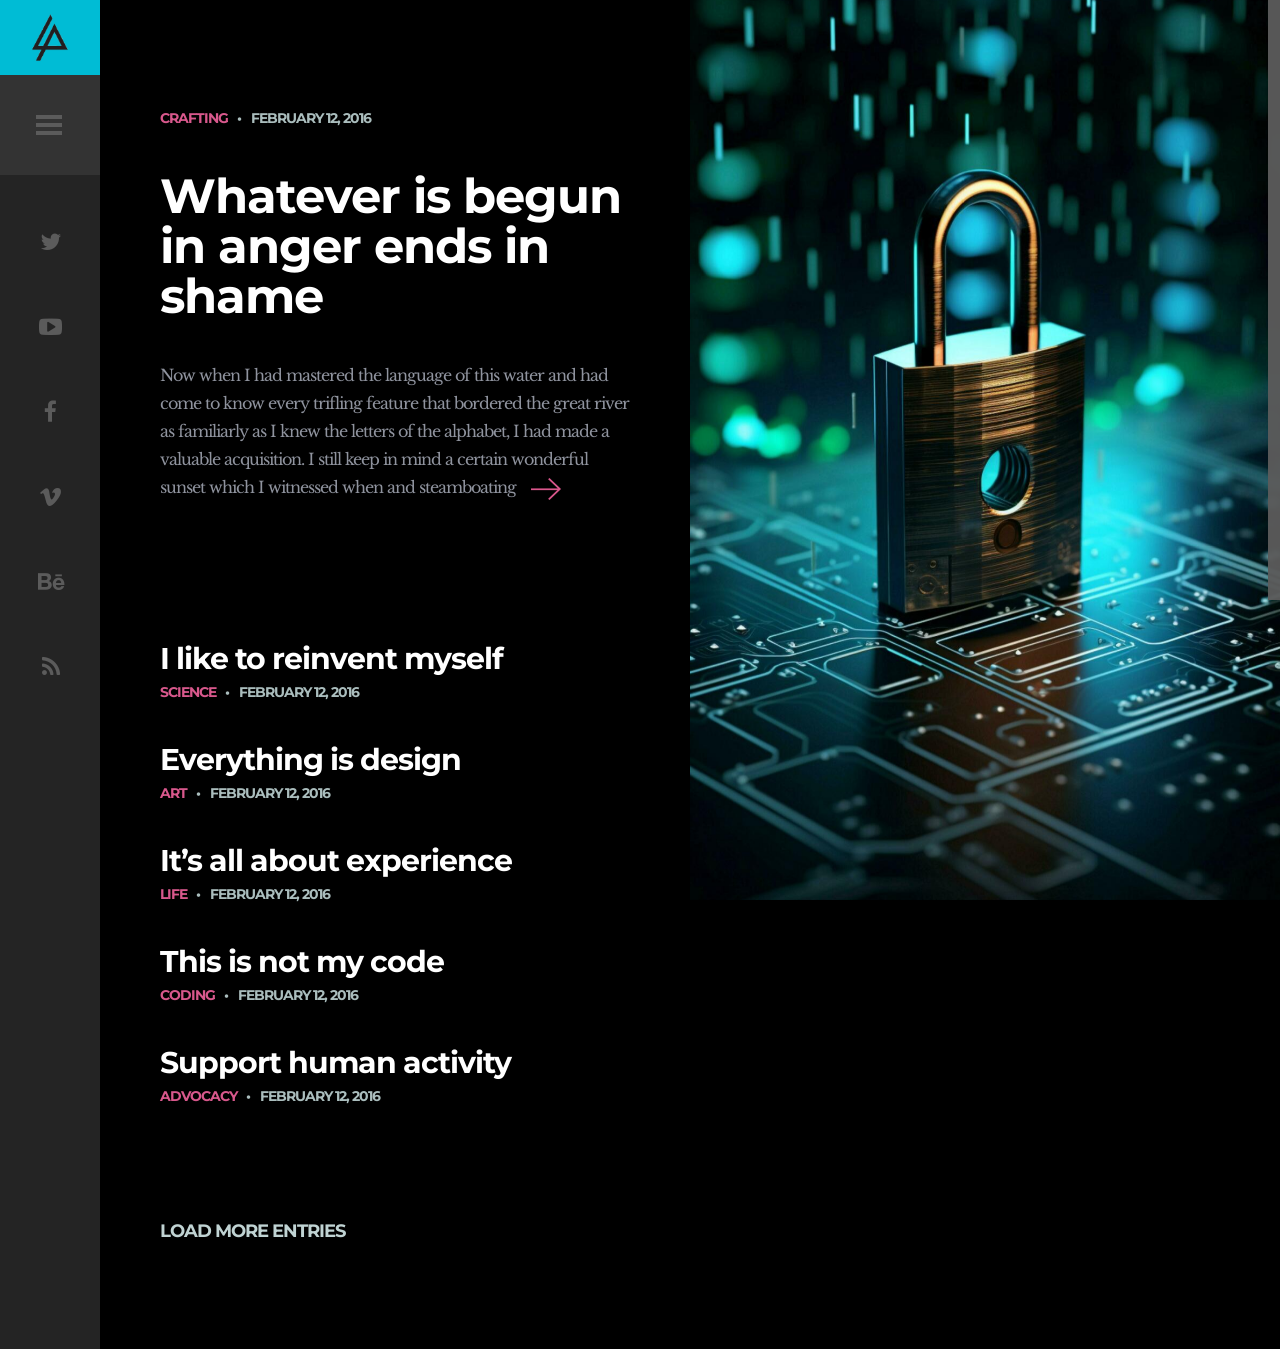
==== commit ca8b5fa9: "Update index.html" ====
--- a/index.html
+++ b/index.html
@@ -68,7 +68,7 @@
             <div class="menu-right-part">
                 <div class="logo-holder">
                     <a href="index.html">
-                        <img src="images/image-removebg-preview (1).jpg" alt="Suppablog WP">
+                        <img src="images/612a32707c7c75000443b278-removebg-preview.jpg" alt="Suppablog WP">
                     </a>
                 </div>
                 <div class="toggle-holder">
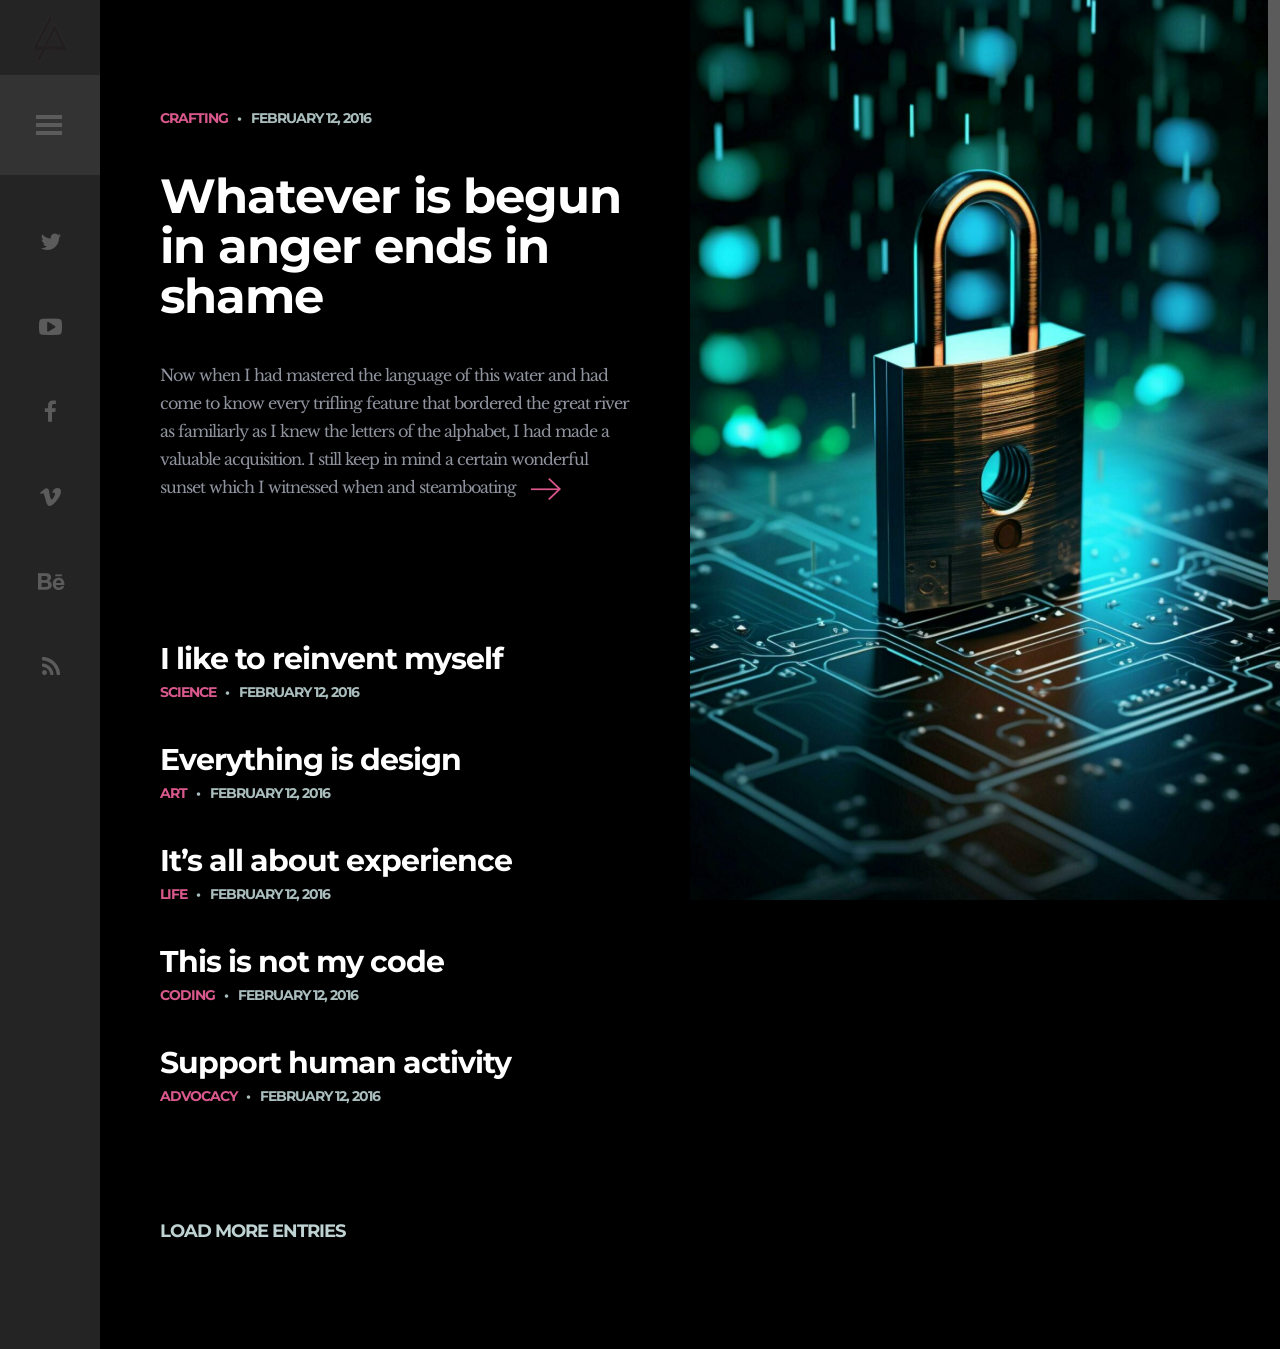
==== commit 50adcbe5: "Update index.html" ====
--- a/index.html
+++ b/index.html
@@ -68,7 +68,7 @@
             <div class="menu-right-part">
                 <div class="logo-holder">
                     <a href="index.html">
-                        <img src="images/612a32707c7c75000443b278-removebg-preview.jpg" alt="Suppablog WP">
+                        <img src="images/612a32707c7c75000443b278.png" alt="Suppablog WP">
                     </a>
                 </div>
                 <div class="toggle-holder">
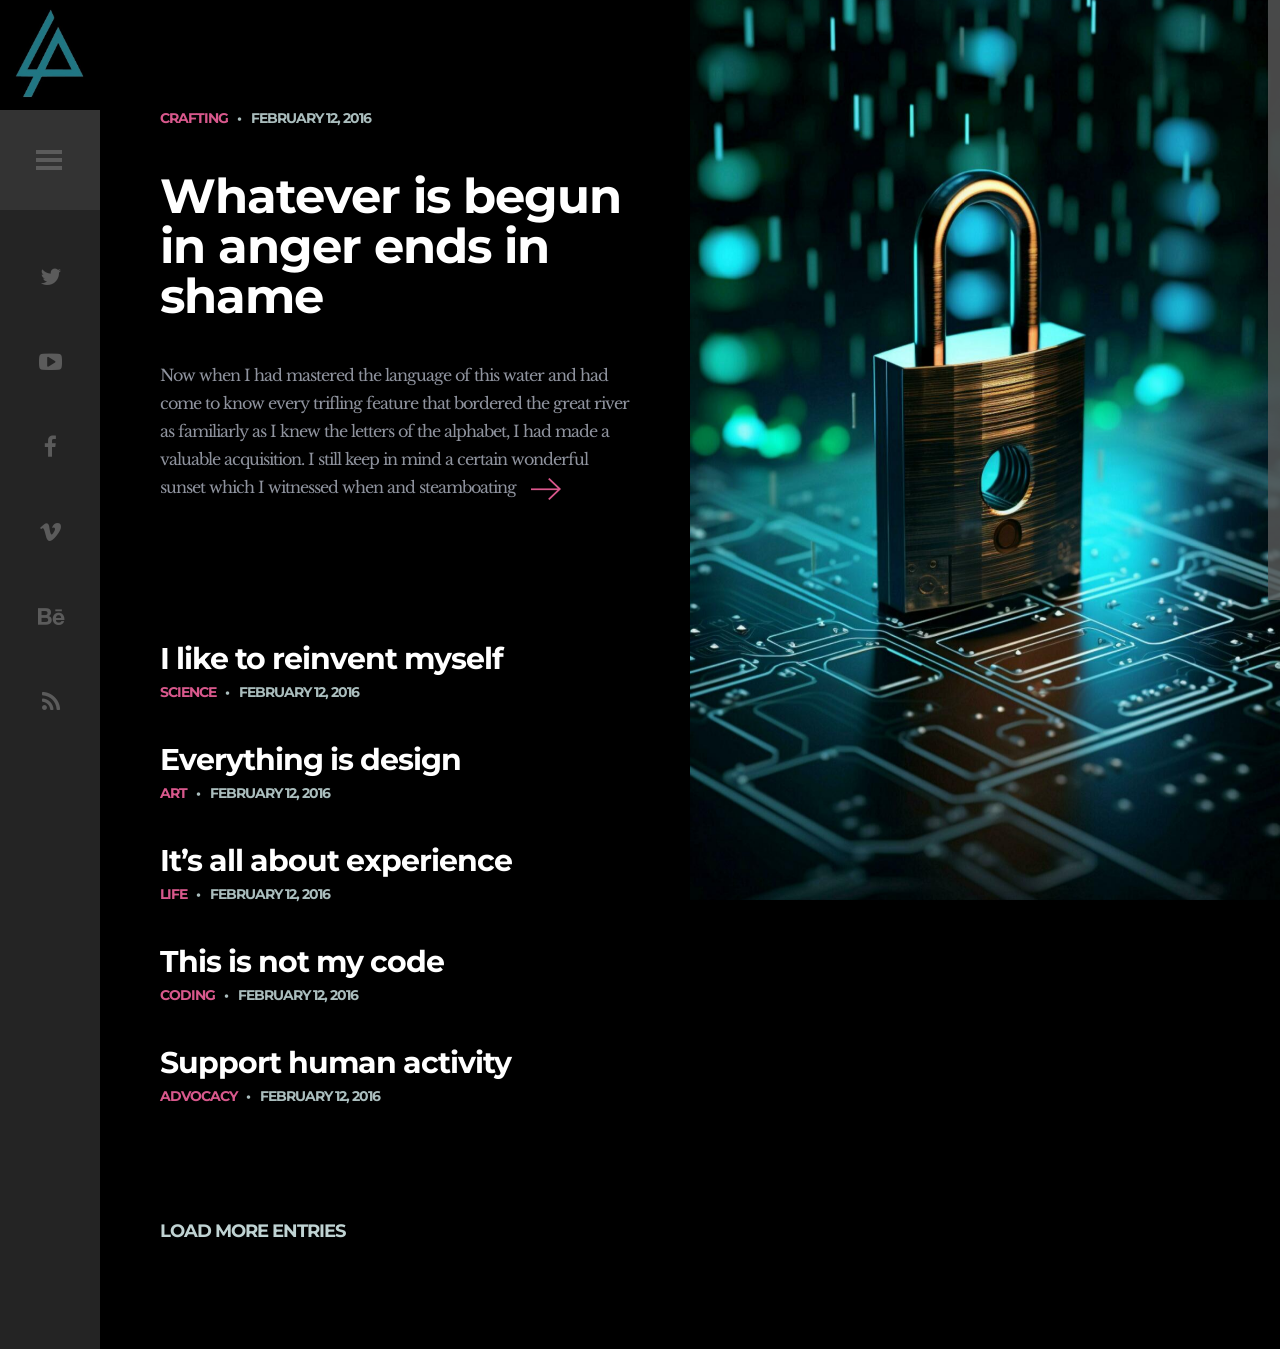
==== commit a128bf65: "Update index.html" ====
--- a/index.html
+++ b/index.html
@@ -8,7 +8,7 @@
         <meta name="author" content="Colorlib" />
         <meta name="viewport" content="width=device-width, initial-scale=1, maximum-scale=1">
 
-        <link rel="shortcut icon" href="images/612a32707c7c75000443b278.png" />
+        <link rel="shortcut icon" href="images/image-removebg-preview (1).jpg" />
         <link href='https://fonts.googleapis.com/css?family=Montserrat:400,700%7CLibre+Baskerville:400,400italic,700' rel='stylesheet' type='text/css'>
         <link rel="stylesheet" type="text/css"  href='css/clear.css' />
         <link rel="stylesheet" type="text/css"  href='css/common.css' />
@@ -68,7 +68,7 @@
             <div class="menu-right-part">
                 <div class="logo-holder">
                     <a href="index.html">
-                        <img src="images/612a32707c7c75000443b278.png" alt="Suppablog WP">
+                        <img src="images/image-removebg-preview (1).jpg" alt="Suppablog WP">
                     </a>
                 </div>
                 <div class="toggle-holder">
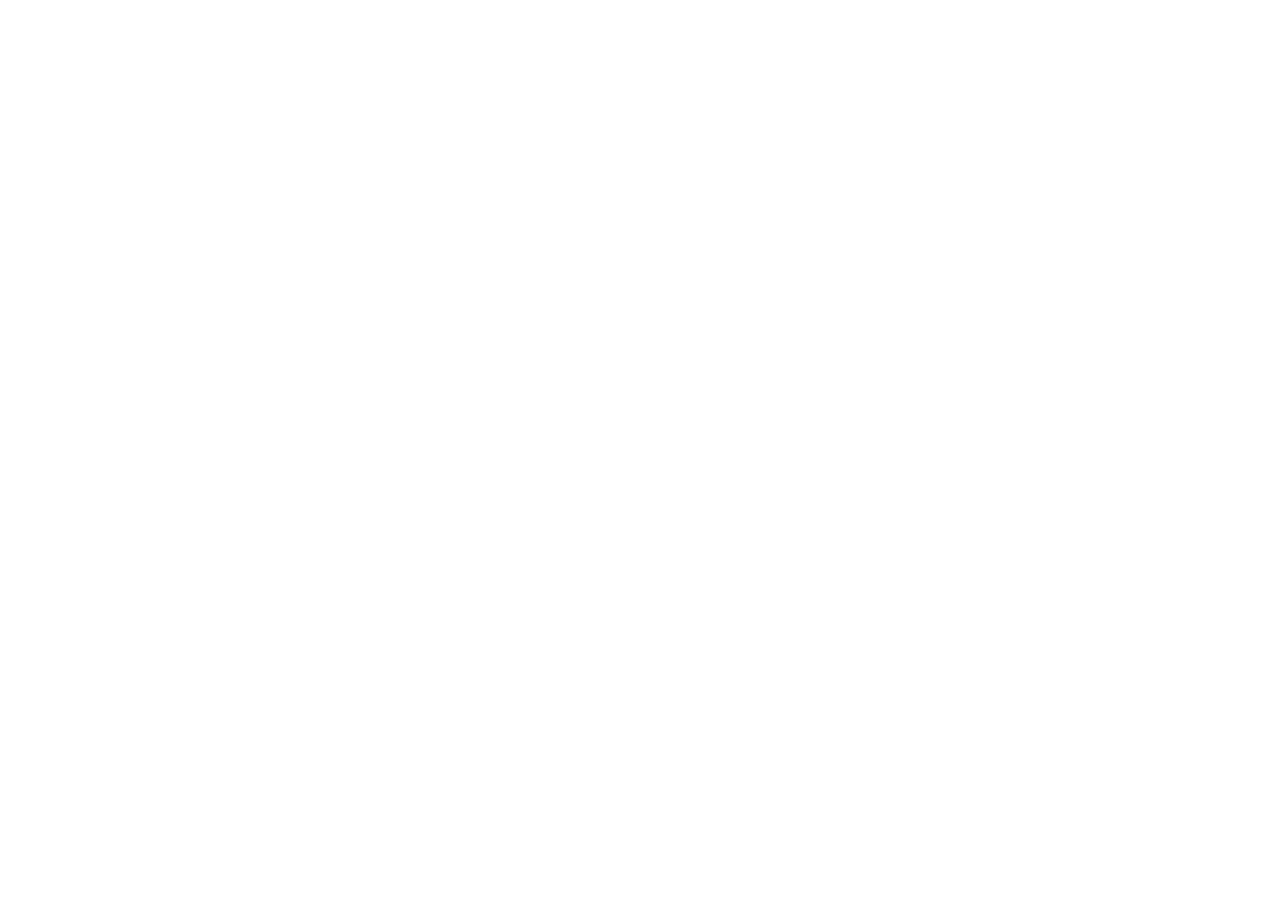
==== commit e4bf42ab: "Add files via upload" ====
--- a/index.html
+++ b/index.html
@@ -1,250 +1,13 @@
-<!DOCTYPE HTML>
-<html lang="en-US">
-    <head>
-        <title>NothingButCyber</title>
-        <meta http-equiv="Content-Type" content="text/html; charset=UTF-8">
-        <meta name="description" content="Template by Colorlib" />
-        <meta name="keywords" content="HTML, CSS, JavaScript, PHP" />
-        <meta name="author" content="Colorlib" />
-        <meta name="viewport" content="width=device-width, initial-scale=1, maximum-scale=1">
-
-        <link rel="shortcut icon" href="images/image-removebg-preview (1).jpg" />
-        <link href='https://fonts.googleapis.com/css?family=Montserrat:400,700%7CLibre+Baskerville:400,400italic,700' rel='stylesheet' type='text/css'>
-        <link rel="stylesheet" type="text/css"  href='css/clear.css' />
-        <link rel="stylesheet" type="text/css"  href='css/common.css' />
-        <link rel="stylesheet" type="text/css"  href='css/font-awesome.min.css' />
-        <link rel="stylesheet" type="text/css"  href='css/carouFredSel.css' />
-        <link rel="stylesheet" type="text/css"  href='css/sm-clean.css' />
-        <link rel="stylesheet" type="text/css"  href='style.css' />
-
-        <!--[if lt IE 9]>
-                <script src="js/html5.js"></script>
-        <![endif]-->
-
-    </head>
-
-
-    <body class="home blog">
-
-        <!-- Preloader Gif -->
-        <table class="doc-loader">
-            <tbody>
-                <tr>
-                    <td>
-                        <img src="images/ajax-document-loader.gif" alt="Loading...">
-                    </td>
-                </tr>
-            </tbody>
-        </table>
-
-        <!-- Left Sidebar -->
-        <div id="sidebar" class="sidebar">
-            <div class="menu-left-part">
-                <div class="search-holder">
-                    <label>
-                        <input type="search" class="search-field" placeholder="Type here to search..." value="" name="s" title="Search for:">
-                    </label>
-                </div>
-                <div class="site-info-holder">
-                    <h1 class="site-title">Suppablog</h1>
-                    <p class="site-description">
-                        Suppablog is simple and yet cool wordpress theme to lorem ipsum dolor sit.
-                    </p>
-                </div>
-                <nav id="header-main-menu">
-                    <ul class="main-menu sm sm-clean">
-                        <li><a href="index.html" class="current">Home</a></li>
-                        <li><a href="about.html">About</a></li>
-                        <li><a href="scroll.html">Scroll</a></li>
-                        <li><a href="contact.html">Contact</a></li>
-                    </ul>
-                </nav>
-                <footer>
-                    <div class="footer-info">
-                        © 2018 SUPPABLOG HTML TEMPLATE. <br> CRAFTED WITH <i class="fa fa-heart"></i> BY <a href="https://colorlib.com">COLORLIB</a>.
-                    </div>
-                </footer>
-            </div>
-            <div class="menu-right-part">
-                <div class="logo-holder">
-                    <a href="index.html">
-                        <img src="images/image-removebg-preview (1).jpg" alt="Suppablog WP">
-                    </a>
-                </div>
-                <div class="toggle-holder">
-                    <div id="toggle">
-                        <div class="menu-line"></div>
-                    </div>
-                </div>
-                <div class="social-holder">
-                    <div class="social-list">
-                        <a href="#"><i class="fa fa-twitter"></i></a>
-                        <a href="#"><i class="fa fa-youtube-play"></i></a>
-                        <a href="#"><i class="fa fa-facebook"></i></a>
-                        <a href="#"><i class="fa fa-vimeo"></i></a>
-                        <a href="#"><i class="fa fa-behance"></i></a>
-                        <a href="#"><i class="fa fa-rss"></i></a>
-                    </div>
-                </div>
-                <div class="fixed scroll-top"><i class="fa fa-caret-square-o-up" aria-hidden="true"></i></div>
-            </div>
-            <div class="clear"></div>
-        </div>
-
-        <!-- Home Content -->
-        <div id="content" class="site-content">
-            <div id="blog-wrapper">
-                <div class="blog-holder center-relative">
-
-
-                    <article id="post-1" class="blog-item-holder featured-post">
-                        <div class="entry-content relative">
-                            <div class="content-1170 center-relative">
-                                <div class="cat-links">
-                                    <ul>
-                                        <li>
-                                            <a href="#">Crafting</a>
-                                        </li>
-                                    </ul>
-                                </div>
-                                <div class="entry-date published">February 12, 2016</div>
-                                <h2 class="entry-title">
-                                    <a href="single.html">Whatever is begun in anger ends in shame</a>
-                                </h2>
-                                <div class="excerpt">
-                                    Now when I had mastered the language of this water and had come to know every trifling feature that bordered the great river as familiarly as I knew the letters of the alphabet, I had made a valuable acquisition. I still keep in mind a certain wonderful sunset which I witnessed when and steamboating<a class="read-more" href="single.html"></a>
-                                </div>
-                                <div class="clear"></div>
-                            </div>
-                        </div>
-                    </article>
-
-
-                    <article id="post-2" class="blog-item-holder">
-                        <div class="entry-content relative">
-                            <div class="content-1170 center-relative">
-                                <h2 class="entry-title">
-                                    <a href="single.html">I like to reinvent myself</a>
-                                </h2>
-                                <div class="cat-links">
-                                    <ul>
-                                        <li>
-                                            <a href="#">Science</a>
-                                        </li>
-                                    </ul>
-                                </div>
-                                <div class="entry-date published">February 12, 2016</div>
-                                <div class="clear"></div>
-                            </div>
-                        </div>
-                    </article>
-
-
-                    <article id="post-3" class="blog-item-holder">
-                        <div class="entry-content relative">
-                            <div class="content-1170 center-relative">
-                                <h2 class="entry-title">
-                                    <a href="single.html">Everything is design</a>
-                                </h2>
-                                <div class="cat-links">
-                                    <ul>
-                                        <li>
-                                            <a href="#">Art</a>
-                                        </li>
-                                    </ul>
-                                </div>
-                                <div class="entry-date published">February 12, 2016</div>
-                                <div class="clear"></div>
-                            </div>
-                        </div>
-                    </article>
-
-
-
-                    <article id="post-4" class="blog-item-holder">
-                        <div class="entry-content relative">
-                            <div class="content-1170 center-relative">
-                                <h2 class="entry-title">
-                                    <a href="single.html">It’s all about experience</a>
-                                </h2>
-                                <div class="cat-links">
-                                    <ul>
-                                        <li>
-                                            <a href="#">Life</a>
-                                        </li>
-                                    </ul>
-                                </div>
-                                <div class="entry-date published">February 12, 2016</div>
-                                <div class="clear"></div>
-                            </div>
-                        </div>
-                    </article>
-
-
-
-                    <article id="post-5" class="blog-item-holder">
-                        <div class="entry-content relative">
-                            <div class="content-1170 center-relative">
-                                <h2 class="entry-title">
-                                    <a href="single.html">This is not my code</a>
-                                </h2>
-                                <div class="cat-links">
-                                    <ul>
-                                        <li>
-                                            <a href="#">Coding</a>
-                                        </li>
-                                    </ul>
-                                </div>
-                                <div class="entry-date published">February 12, 2016</div>
-                                <div class="clear"></div>
-                            </div>
-                        </div>
-                    </article>
-
-
-
-                    <article id="post-6" class="blog-item-holder">
-                        <div class="entry-content relative">
-                            <div class="content-1170 center-relative">
-                                <h2 class="entry-title">
-                                    <a href="single.html">Support human activity</a>
-                                </h2>
-                                <div class="cat-links">
-                                    <ul>
-                                        <li>
-                                            <a href="#">Advocacy</a>
-                                        </li>
-                                    </ul>
-                                </div>
-                                <div class="entry-date published">February 12, 2016</div>
-                                <div class="clear"></div>
-                            </div>
-                        </div>
-                    </article>
-
-                </div>
-                <div class="clear"></div>
-                <div class="block load-more-holder">LOAD MORE ENTRIES</div>
-            </div>
-
-            <div class="featured-image-holder">
-                <div class="featured-post-image" style="background-image: url(demo-images/image1.jpg)"></div>
-
-            </div>
-            <div class="clear"></div>
-        </div>
-
-
-
-        <!--Load JavaScript-->
-        <script type="text/javascript" src="js/jquery.js"></script>
-        <script type='text/javascript' src='js/imagesloaded.pkgd.js'></script>
-        <script type='text/javascript' src='js/jquery.nicescroll.min.js'></script>
-        <script type='text/javascript' src='js/jquery.smartmenus.min.js'></script>
-        <script type='text/javascript' src='js/jquery.carouFredSel-6.0.0-packed.js'></script>
-        <script type='text/javascript' src='js/jquery.mousewheel.min.js'></script>
-        <script type='text/javascript' src='js/jquery.touchSwipe.min.js'></script>
-        <script type='text/javascript' src='js/jquery.easing.1.3.js'></script>
-        <script type='text/javascript' src='js/main.js'></script>
-    </body>
-</html>
+<!doctype html>
+<html lang="en">
+  <head>
+    <meta charset="UTF-8" />
+    <link rel="icon" type="image/svg+xml" href="/vite.svg" />
+    <meta name="viewport" content="width=device-width, initial-scale=1.0" />
+    <title>NothingButCyber - Your Source for Cybersecurity News</title>
+  </head>
+  <body>
+    <div id="root"></div>
+    <script type="module" src="/src/main.tsx"></script>
+  </body>
+</html>
